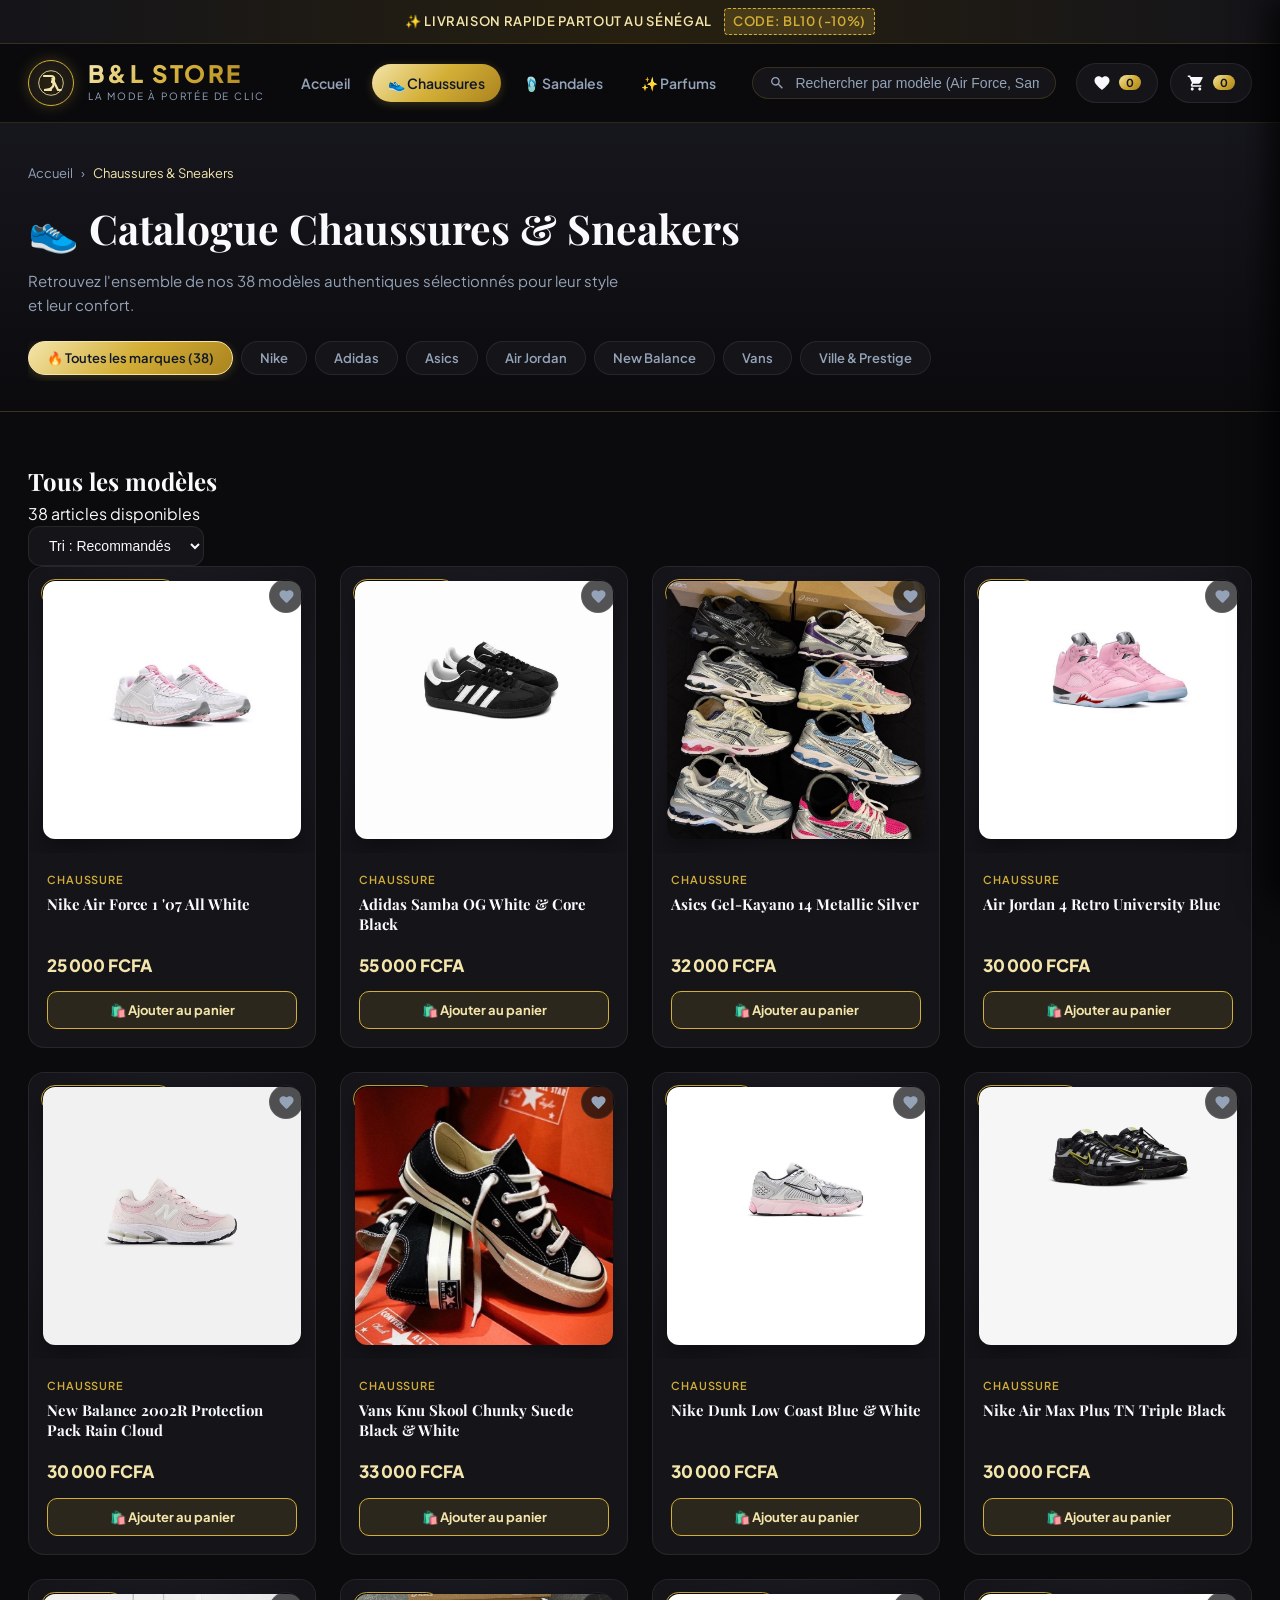
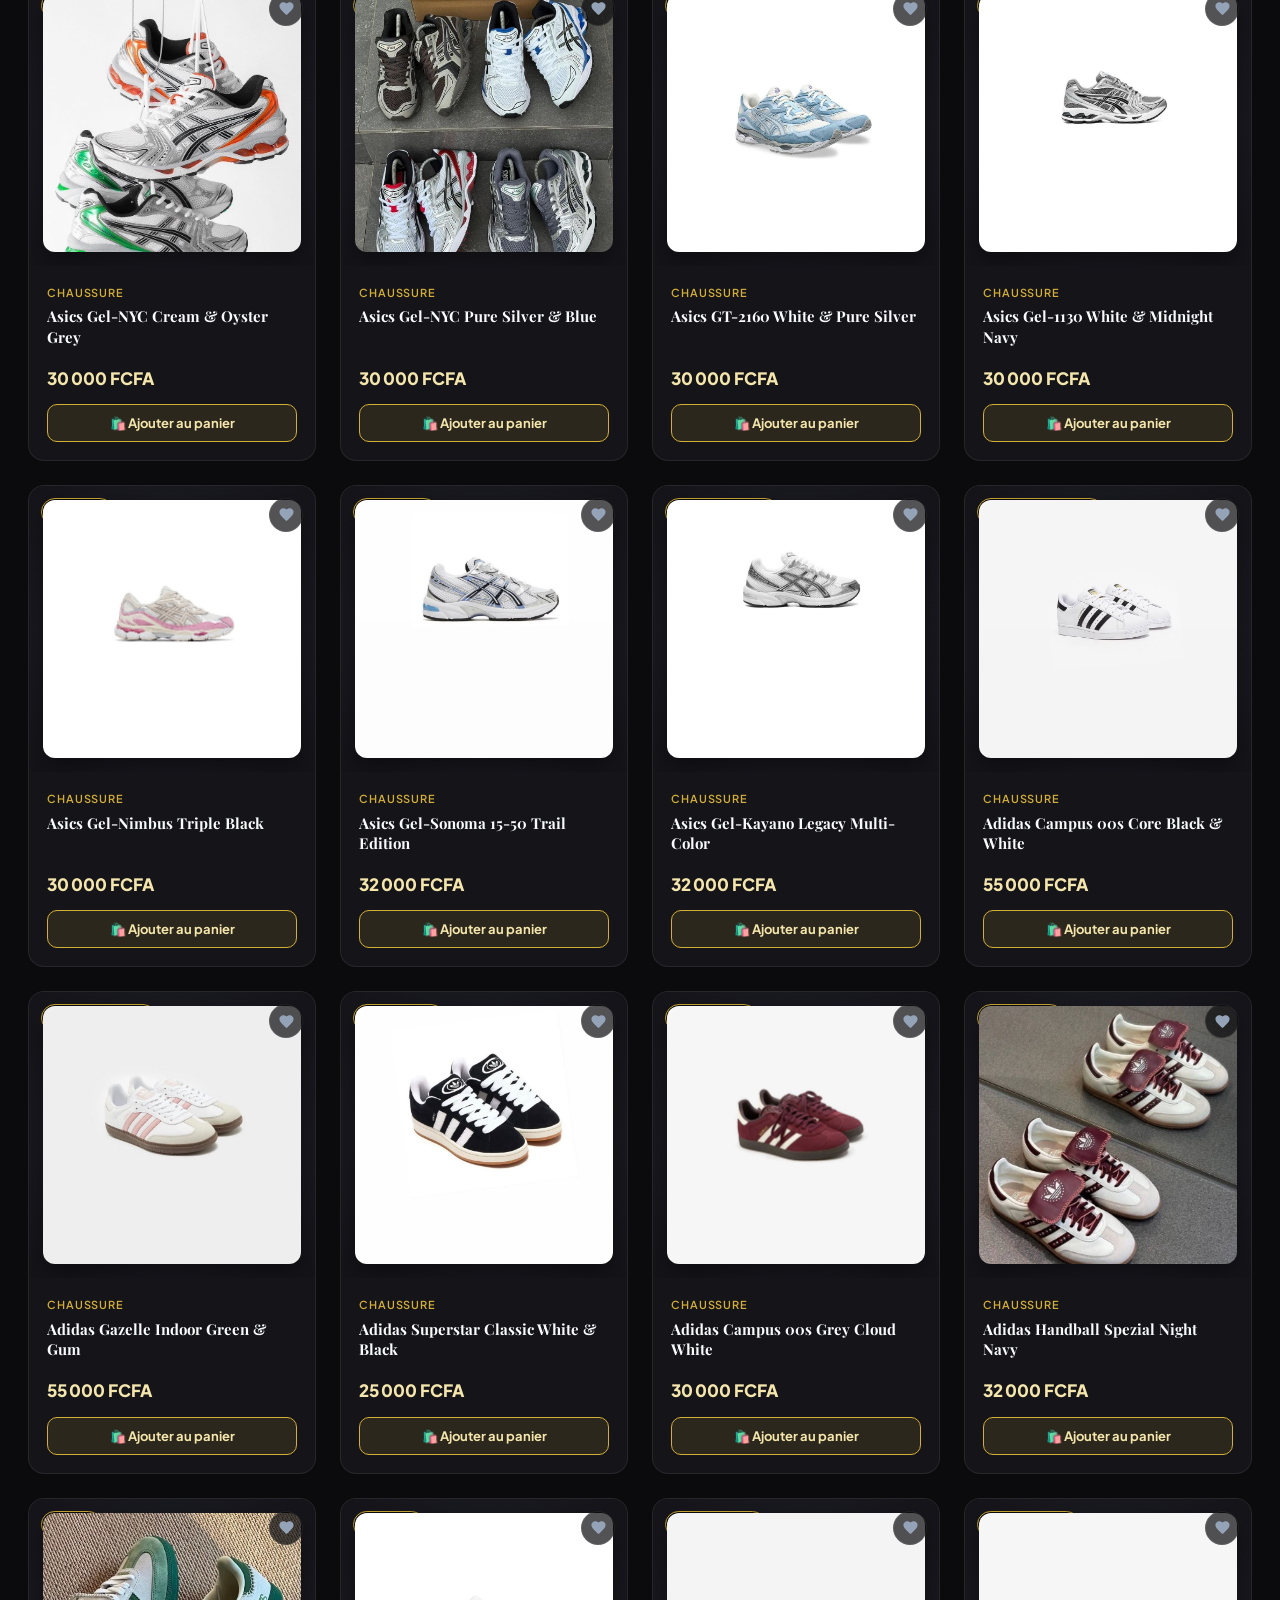
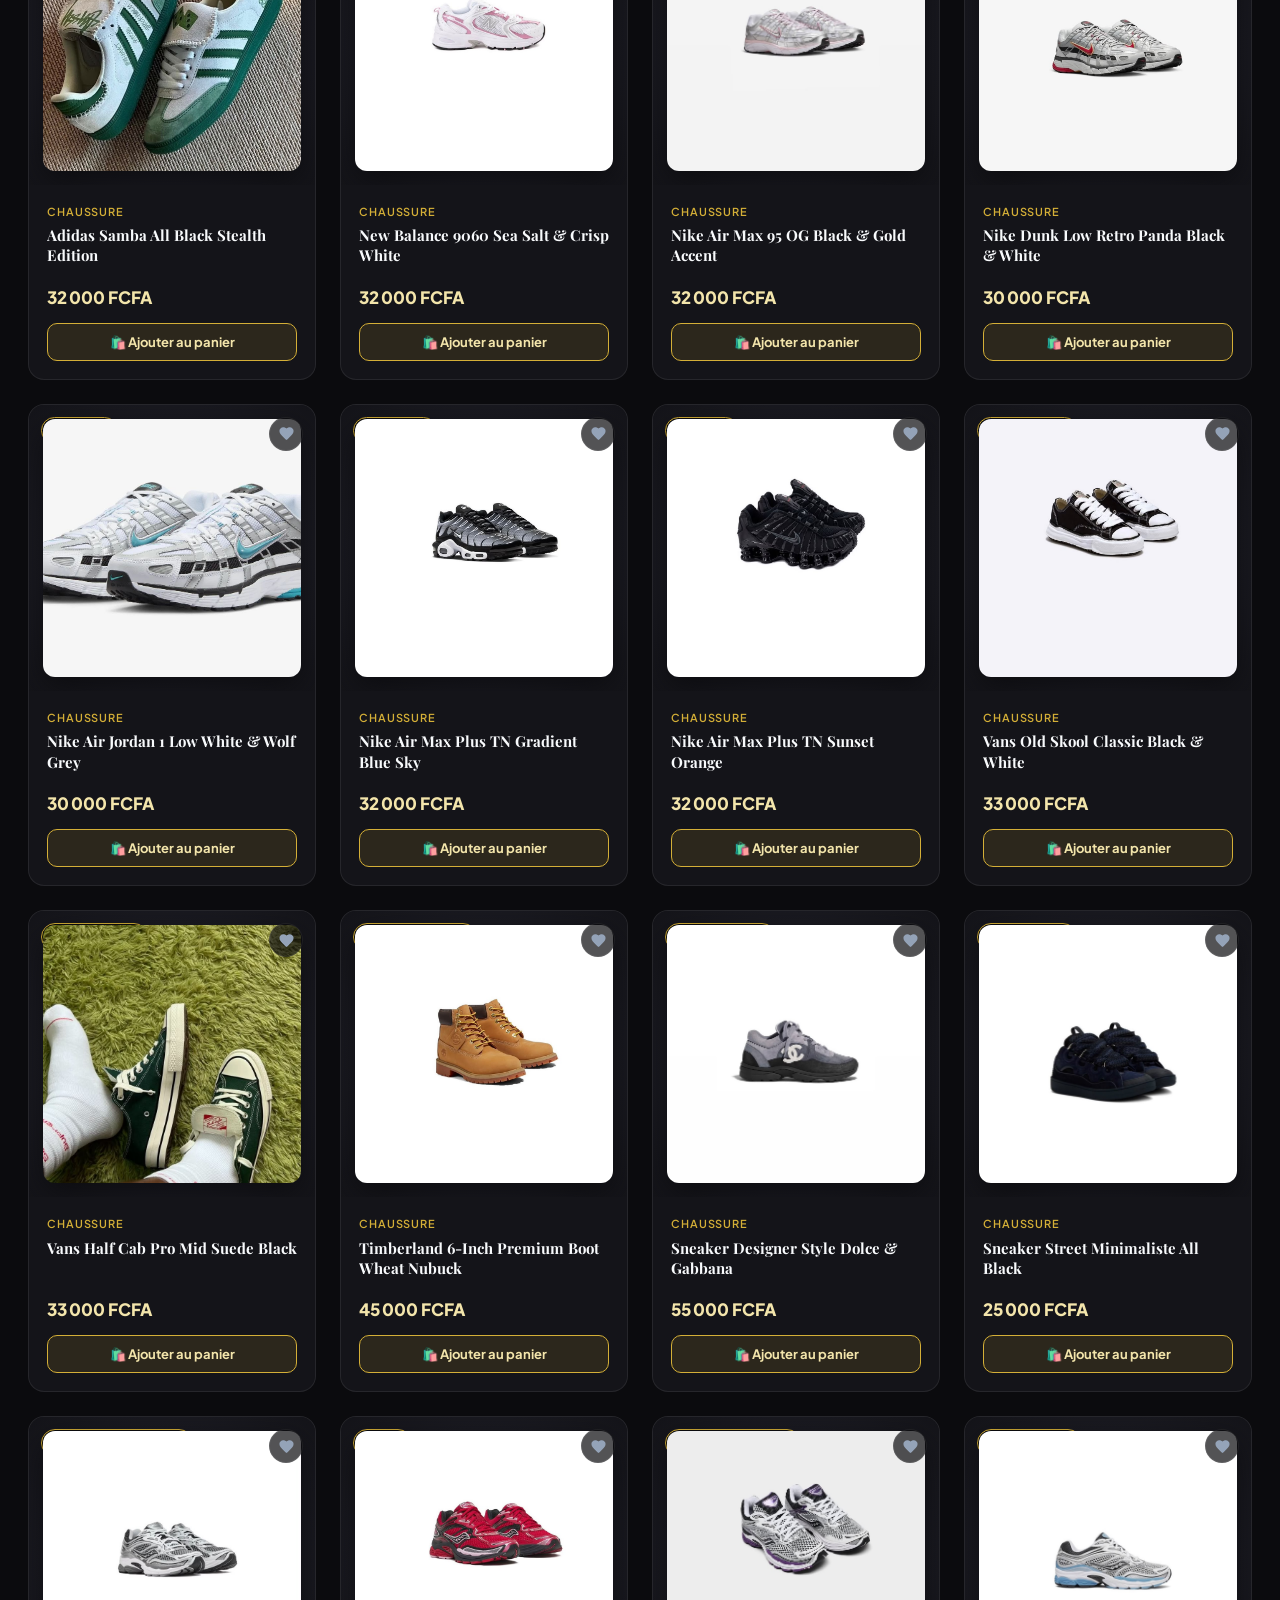
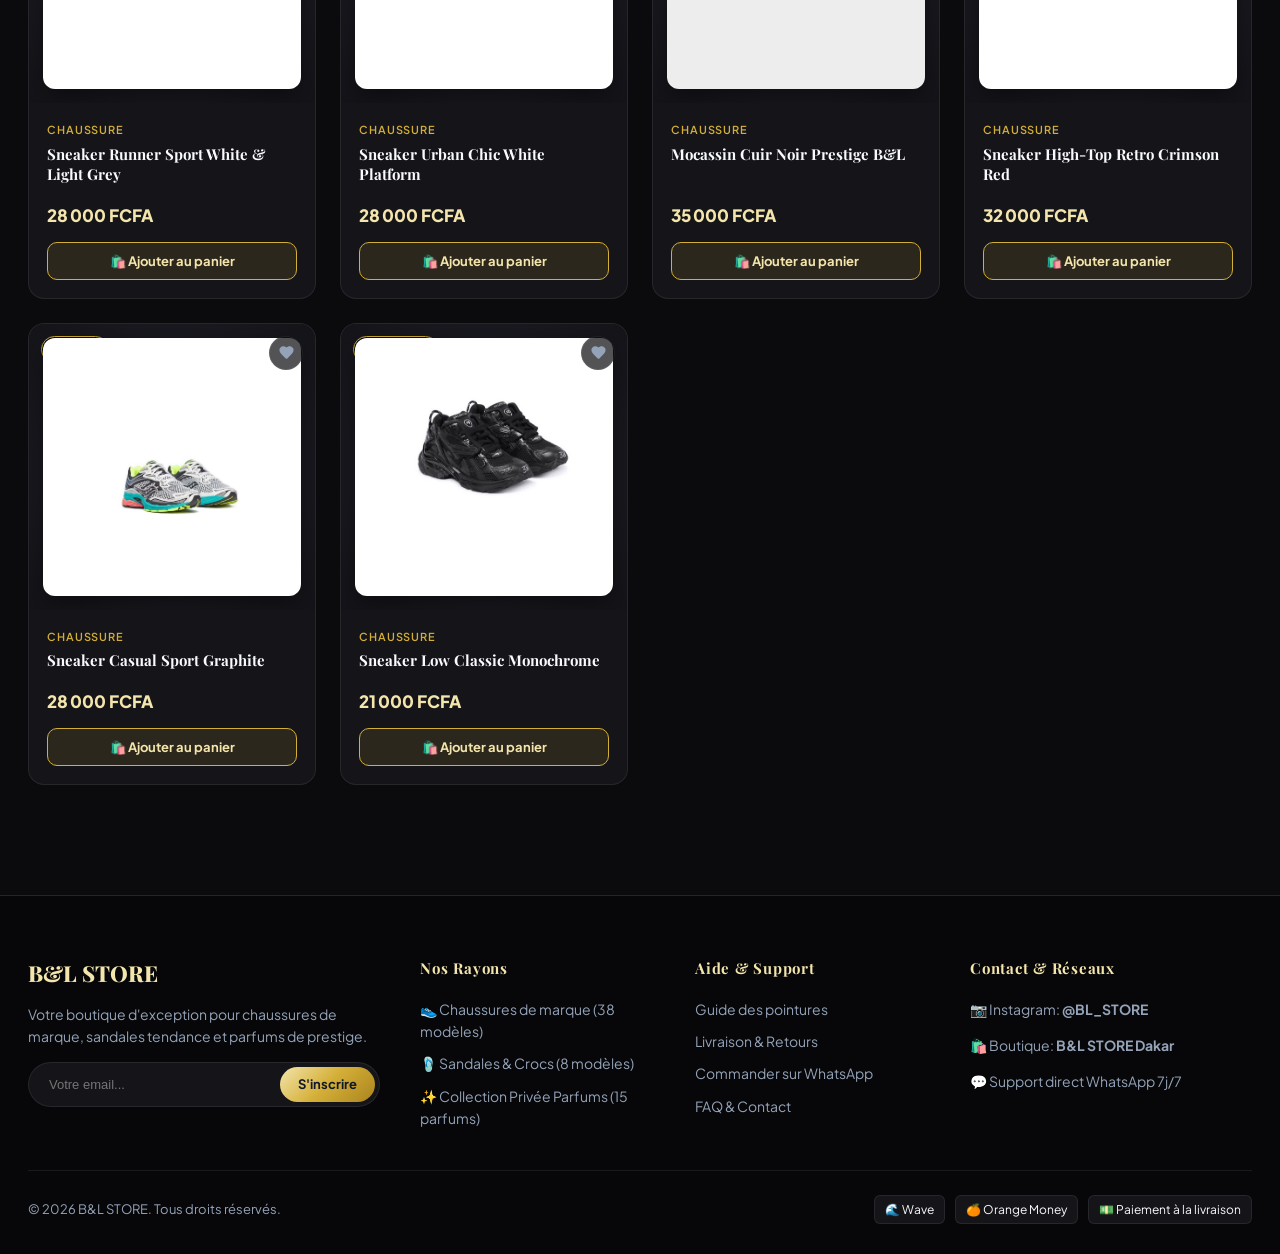
==== chaussures.html @ e1c29713 "premier commit du projet de vente en ligne" ====
<!DOCTYPE html>
<html lang="fr">

<head>
  <meta charset="UTF-8">
  <meta name="viewport" content="width=device-width, initial-scale=1.0">
  <title>Chaussures & Sneakers de Marque | B&L STORE Dakar</title>
  <meta name="description"
    content="Découvrez l'ensemble de notre catalogue de 38 modèles de chaussures : Nike, Adidas, Asics, Air Jordan, New Balance, Vans et modèles de prestige.">
  <link rel="preconnect" href="https://fonts.googleapis.com">
  <link rel="preconnect" href="https://fonts.gstatic.com" crossorigin>
  <link
    href="https://fonts.googleapis.com/css2?family=Plus+Jakarta+Sans:wght@300;400;500;600;700;800&family=Playfair+Display:ital,wght@0,600;0,700;1,400&display=swap"
    rel="stylesheet">
  <link rel="stylesheet" href="style.css">
</head>

<body>

  <!-- Announcement Bar -->
  <div class="top-bar">
    <span>✨ LIVRAISON RAPIDE PARTOUT AU SÉNÉGAL</span>
    <span class="code">CODE: BL10 (-10%)</span>
  </div>

  <!-- Header -->
  <header>
    <div class="header-container">
      <a href="site.html" class="brand-logo-link">
        <div class="brand-badge">
          <svg viewBox="0 0 100 100" fill="none" xmlns="http://www.w3.org/2000/svg">
            <path d="M25 25 H50 C65 25 65 45 50 45 C65 45 65 75 25 75 H50" stroke="url(#goldGrad)" stroke-width="8"
              stroke-linecap="round" fill="none" />
            <path d="M55 35 L75 75 H85" stroke="url(#goldGrad)" stroke-width="8" stroke-linecap="round" fill="none" />
            <circle cx="50" cy="50" r="44" stroke="url(#goldGrad)" stroke-width="3" fill="none" />
            <defs>
              <linearGradient id="goldGrad" x1="0" y1="0" x2="100" y2="100">
                <stop offset="0%" stop-color="#f3e5ab" />
                <stop offset="50%" stop-color="#d4af37" />
                <stop offset="100%" stop-color="#aa841e" />
              </linearGradient>
            </defs>
          </svg>
        </div>
        <div class="brand-text-block">
          <span class="brand-name">B&L STORE</span>
          <span class="brand-tagline">LA MODE À PORTÉE DE CLIC</span>
        </div>
      </a>

      <!-- Navigation Links -->
      <nav class="main-nav">
        <a href="site.html" class="nav-link">Accueil</a>
        <a href="chaussures.html" class="nav-link active">👟 Chaussures</a>
        <a href="sandales.html" class="nav-link">🩴 Sandales</a>
        <a href="parfums.html" class="nav-link">✨ Parfums</a>
      </nav>

      <!-- Search Bar -->
      <div class="header-search">
        <div class="search-input-wrapper">
          <svg viewBox="0 0 24 24">
            <path
              d="M15.5 14h-.79l-.28-.27C15.41 12.59 16 11.11 16 9.5 16 5.91 13.09 3 9.5 3S3 5.91 3 9.5 5.91 16 9.5 16c1.61 0 3.09-.59 4.23-1.57l.27.28v.79l5 4.99L20.49 19l-4.99-5zm-6 0C7.01 14 5 11.99 5 9.5S7.01 5 9.5 5 14 7.01 14 9.5 11.99 14 9.5 14z" />
          </svg>
          <input type="text" id="searchInput" placeholder="Rechercher par modèle (Air Force, Samba, Asics...)"
            oninput="handleSearch(this.value)">
          <button class="clear-search-btn" id="clearSearchBtn" onclick="clearSearch()">✕</button>
        </div>
      </div>

      <!-- Header Actions -->
      <div class="header-actions">
        <button class="action-btn" onclick="openWishlistDrawer()" title="Favoris">
          <svg viewBox="0 0 24 24">
            <path
              d="M12 21.35l-1.45-1.32C5.4 15.36 2 12.28 2 8.5 2 5.42 4.42 3 7.5 3c1.74 0 3.41.81 4.5 2.09C13.09 3.81 14.76 3 16.5 3 19.58 3 22 5.42 22 8.5c0 3.78-3.4 6.86-8.55 11.54L12 21.35z" />
          </svg>
          <span class="badge-count" id="wishlistCount">0</span>
        </button>
        <button class="action-btn" onclick="openCartDrawer()" title="Panier">
          <svg viewBox="0 0 24 24">
            <path
              d="M7 18c-1.1 0-1.99.9-1.99 2S5.9 22 7 22s2-.9 2-2-.9-2-2-2zM1 2v2h2l3.6 7.59-1.35 2.45c-.16.28-.25.61-.25.96 0 1.1.9 2 2 2h12v-2H7.42c-.14 0-.25-.11-.25-.25l.03-.12.9-1.63h7.45c.75 0 1.41-.41 1.75-1.03l3.58-6.49c.08-.14.12-.31.12-.48 0-.55-.45-1-1-1H5.21l-.94-2H1zm16 16c-1.1 0-1.99.9-1.99 2s.89 2 1.99 2 2-.9 2-2-.9-2-2-2z" />
          </svg>
          <span class="badge-count" id="cartCount">0</span>
        </button>
      </div>
    </div>
  </header>

  <!-- Page Hero Banner -->
  <div class="page-hero">
    <div class="page-hero-container">
      <div class="breadcrumb">
        <a href="site.html">Accueil</a>
        <span>›</span>
        <span style="color:var(--gold-light);">Chaussures & Sneakers</span>
      </div>
      <h1>👟 Catalogue Chaussures & Sneakers</h1>
      <p>Retrouvez l'ensemble de nos 38 modèles authentiques sélectionnés pour leur style et leur confort.</p>

      <!-- Brand Filter Pills -->
      <div class="filter-pills-bar">
        <button class="filter-pill active" onclick="filterBrand('all', this)">🔥 Toutes les marques (38)</button>
        <button class="filter-pill" onclick="filterBrand('nike', this)">Nike</button>
        <button class="filter-pill" onclick="filterBrand('adidas', this)">Adidas</button>
        <button class="filter-pill" onclick="filterBrand('asics', this)">Asics</button>
        <button class="filter-pill" onclick="filterBrand('jordan', this)">Air Jordan</button>
        <button class="filter-pill" onclick="filterBrand('newbalance', this)">New Balance</button>
        <button class="filter-pill" onclick="filterBrand('vans', this)">Vans</button>
        <button class="filter-pill" onclick="filterBrand('luxe', this)">Ville & Prestige</button>
      </div>
    </div>
  </div>

  <!-- Main Catalog Grid -->
  <main class="section-wrapper" style="border:none;">
    <div class="catalog-header">
      <div class="catalog-title-group">
        <h2 id="shoesCountTitle">Tous les modèles</h2>
        <p id="shoesCountSubtitle">38 articles disponibles</p>
      </div>
      <div class="catalog-controls">
        <select class="sort-select" onchange="handleSort(this.value)">
          <option value="default">Tri : Recommandés</option>
          <option value="price-asc">Prix : Croissant</option>
          <option value="price-desc">Prix : Décroissant</option>
          <option value="name">Nom (A-Z)</option>
        </select>
      </div>
    </div>

    <div class="products-grid" id="shoesGrid"></div>
  </main>

  <!-- Footer -->
  <footer>
    <div class="footer-grid">
      <div class="footer-col">
        <div
          style="font-family:var(--font-heading); font-size:22px; font-weight:800; color:var(--gold-light); margin-bottom:12px;">
          B&L STORE</div>
        <p>Votre boutique d'exception pour chaussures de marque, sandales tendance et parfums de prestige.</p>
        <div class="newsletter-form">
          <input type="email" placeholder="Votre email..." id="newsletterEmail">
          <button onclick="subscribeNewsletter()">S'inscrire</button>
        </div>
      </div>
      <div class="footer-col">
        <h5>Nos Rayons</h5>
        <ul>
          <li><a href="chaussures.html">👟 Chaussures de marque (38 modèles)</a></li>
          <li><a href="sandales.html">🩴 Sandales & Crocs (8 modèles)</a></li>
          <li><a href="parfums.html">✨ Collection Privée Parfums (15 parfums)</a></li>
        </ul>
      </div>
      <div class="footer-col">
        <h5>Aide & Support</h5>
        <ul>
          <li><a href="#">Guide des pointures</a></li>
          <li><a href="#">Livraison & Retours</a></li>
          <li><a href="https://wa.me/" target="_blank">Commander sur WhatsApp</a></li>
          <li><a href="#">FAQ & Contact</a></li>
        </ul>
      </div>
      <div class="footer-col">
        <h5>Contact & Réseaux</h5>
        <p>📷 Instagram: <strong>@BL_STORE</strong></p>
        <p>🛍️ Boutique: <strong>B&L STORE Dakar</strong></p>
        <p>💬 Support direct WhatsApp 7j/7</p>
      </div>
    </div>
    <div class="footer-bottom">
      <span>© 2026 B&L STORE. Tous droits réservés.</span>
      <div class="payment-tags">
        <span class="pay-tag">🌊 Wave</span>
        <span class="pay-tag">🍊 Orange Money</span>
        <span class="pay-tag">💵 Paiement à la livraison</span>
      </div>
    </div>
  </footer>

  <!-- Product Detail Modal -->
  <div class="modal-overlay" id="productModal">
    <div class="product-modal">
      <button class="modal-close-btn" onclick="closeProductModal()">✕</button>
      <div class="modal-img-col" id="modalImgCol"></div>
      <div class="modal-info-col">
        <span class="modal-cat-tag" id="modalCatTag">CHAUSSURES</span>
        <h3 class="modal-title" id="modalTitle">Titre du Produit</h3>
        <div class="modal-price" id="modalPrice">0 FCFA</div>

        <span class="option-label" id="modalOptionLabel">Sélectionnez la pointure</span>
        <div class="size-picker" id="modalSizePicker"></div>

        <span class="option-label">Quantité</span>
        <div class="qty-picker">
          <button class="qty-btn" onclick="changeQty(-1)">-</button>
          <span class="qty-val" id="modalQtyVal">1</span>
          <button class="qty-btn" onclick="changeQty(1)">+</button>
        </div>

        <div class="modal-cta-group">
          <button class="btn-gold" style="flex:1; justify-content:center;" onclick="addModalItemToCart()">Ajouter au panier</button>
        </div>
      </div>
    </div>
  </div>

  <!-- Cart Side Drawer -->
  <div class="drawer-panel" id="cartDrawer">
    <div class="drawer-header">
      <h3>Mon Panier (<span id="cartDrawerCount">0</span>)</h3>
      <button class="modal-close-btn" onclick="closeCartDrawer()">✕</button>
    </div>
    <div class="drawer-body" id="cartDrawerBody"></div>
    <div class="drawer-footer">
      <div class="coupon-box">
        <input type="text" id="couponInput" placeholder="Code promo (ex: BL10)">
        <button onclick="applyCoupon()">Appliquer</button>
      </div>
      <div class="summary-row">
        <span>Sous-total:</span>
        <span id="subtotalVal">0 FCFA</span>
      </div>
      <div class="summary-row" id="discountRow" style="display:none; color:var(--gold-light);">
        <span>Réduction (-10%):</span>
        <span id="discountVal">-0 FCFA</span>
      </div>
      <div class="summary-row total">
        <span>Total:</span>
        <span id="totalVal">0 FCFA</span>
      </div>
      <button class="btn-checkout" onclick="openCheckoutModal()">Passer la commande ➔</button>
    </div>
  </div>

  <!-- Checkout Form Modal -->
  <div class="modal-overlay" id="checkoutModal">
    <div class="checkout-modal">
      <div style="display:flex; justify-content:space-between; align-items:center; margin-bottom:20px;">
        <h3 style="color:var(--gold-light); font-size:22px;">Finaliser votre commande</h3>
        <button class="modal-close-btn" onclick="closeCheckoutModal()" style="position:static;">✕</button>
      </div>
      <form onsubmit="submitOrder(event)">
        <div class="form-group">
          <label>Nom complet *</label>
          <input type="text" required placeholder="Ex: Moussa Diop" id="custName">
        </div>
        <div class="form-group">
          <label>Numéro de Téléphone (WhatsApp) *</label>
          <input type="tel" required placeholder="Ex: +221 77 000 00 00" id="custPhone">
        </div>
        <div class="form-group">
          <label>Adresse de livraison complète *</label>
          <input type="text" required placeholder="Ex: Dakar, Sacré-Cœur 3, Immeuble A" id="custAddress">
        </div>
        <div class="form-group">
          <label>Moyen de Paiement *</label>
          <div class="payment-options">
            <div class="pay-option selected" onclick="selectPayment('wave', this)">🌊 Wave</div>
            <div class="pay-option" onclick="selectPayment('om', this)">🍊 Orange Money</div>
            <div class="pay-option" onclick="selectPayment('cod', this)">💵 À la livraison</div>
            <div class="pay-option" onclick="selectPayment('card', this)">💳 Carte Bancaire</div>
          </div>
        </div>
        <button type="submit" class="btn-checkout" style="margin-top:20px;">Confirmer la commande sur WhatsApp ➔</button>
      </form>
    </div>
  </div>

  <!-- Scripts -->
  <script src="products.js"></script>
  <script src="store.js"></script>
  <script>
    let currentBrand = 'all';
    let searchQuery = '';
    let currentSort = 'default';

    const shoesList = ALL_PRODUCTS.filter(p => p.cat === 'chaussures');

    function renderCurrentPageProducts() {
      const grid = document.getElementById('shoesGrid');
      let filtered = shoesList.filter(p => {
        const matchesBrand = (currentBrand === 'all') || (p.brand === currentBrand);
        const matchesSearch = p.name.toLowerCase().includes(searchQuery) || (p.tag && p.tag.toLowerCase().includes(searchQuery));
        return matchesBrand && matchesSearch;
      });

      // Tri
      if (currentSort === 'price-asc') filtered.sort((a, b) => a.price - b.price);
      else if (currentSort === 'price-desc') filtered.sort((a, b) => b.price - a.price);
      else if (currentSort === 'name') filtered.sort((a, b) => a.name.localeCompare(b.name));

      // Sous-titre
      const titleEl = document.getElementById('shoesCountTitle');
      const subtitleEl = document.getElementById('shoesCountSubtitle');
      if (titleEl && subtitleEl) {
        titleEl.textContent = currentBrand === 'all' ? 'Tous les modèles' : `Marque : ${currentBrand.toUpperCase()}`;
        subtitleEl.textContent = `${filtered.length} article${filtered.length > 1 ? 's' : ''} disponible${filtered.length > 1 ? 's' : ''}`;
      }

      if (filtered.length === 0) {
        grid.innerHTML = `
          <div class="no-products">
            <h3>Aucune chaussure trouvée</h3>
            <p>Essayez de modifier votre filtre ou votre recherche.</p>
          </div>`;
        return;
      }

      grid.innerHTML = filtered.map(p => renderProductCardHTML(p)).join('');
    }

    function filterBrand(brand, el) {
      currentBrand = brand;
      document.querySelectorAll('.filter-pills-bar .filter-pill').forEach(b => b.classList.remove('active'));
      if (el) el.classList.add('active');
      renderCurrentPageProducts();
    }

    function handleSearch(val) {
      searchQuery = val.trim().toLowerCase();
      const clearBtn = document.getElementById('clearSearchBtn');
      if (clearBtn) clearBtn.classList.toggle('active', searchQuery.length > 0);
      renderCurrentPageProducts();
    }

    function clearSearch() {
      const input = document.getElementById('searchInput');
      if (input) input.value = '';
      searchQuery = '';
      const clearBtn = document.getElementById('clearSearchBtn');
      if (clearBtn) clearBtn.classList.remove('active');
      renderCurrentPageProducts();
    }

    function handleSort(val) {
      currentSort = val;
      renderCurrentPageProducts();
    }

    document.addEventListener('DOMContentLoaded', () => {
      renderCurrentPageProducts();
    });
  </script>
</body>

</html>
---- style.css ----
:root {
  --bg-dark: #0b0b0e;
  --bg-card: #141419;
  --bg-card-hover: #1c1c24;
  --bg-elevated: #22222d;
  --gold: #d4af37;
  --gold-light: #f3e5ab;
  --gold-dark: #aa841e;
  --gold-gradient: linear-gradient(135deg, #f3e5ab 0%, #d4af37 50%, #aa841e 100%);
  --gold-glow: rgba(212, 175, 55, 0.25);
  --text-main: #f8fafc;
  --text-muted: #94a3b8;
  --text-dark: #0f172a;
  --border-color: rgba(212, 175, 55, 0.18);
  --border-subtle: rgba(255, 255, 255, 0.08);
  --accent-red: #ef4444;
  --accent-green: #10b981;
  --font-heading: 'Playfair Display', Georgia, serif;
  --font-sans: 'Plus Jakarta Sans', system-ui, -apple-system, sans-serif;
  --shadow-card: 0 10px 30px -10px rgba(0, 0, 0, 0.8), 0 0 15px rgba(212, 175, 55, 0.05);
  --shadow-modal: 0 25px 50px -12px rgba(0, 0, 0, 0.9), 0 0 30px rgba(212, 175, 55, 0.15);
}

* {
  box-sizing: border-box;
  margin: 0;
  padding: 0;
}

html {
  scroll-behavior: smooth;
}

body {
  background-color: var(--bg-dark);
  color: var(--text-main);
  font-family: var(--font-sans);
  line-height: 1.6;
  overflow-x: hidden;
}

/* Typography */
h1, h2, h3, h4, h5, .brand-title {
  font-family: var(--font-heading);
  font-weight: 700;
}

a {
  color: inherit;
  text-decoration: none;
}

button {
  font-family: inherit;
  cursor: pointer;
  border: none;
  outline: none;
  background: none;
}

/* Announcement Bar */
.top-bar {
  background: linear-gradient(90deg, #141419, #272010, #141419);
  border-bottom: 1px solid var(--border-color);
  color: var(--gold-light);
  font-size: 13px;
  font-weight: 600;
  text-align: center;
  padding: 8px 16px;
  letter-spacing: 0.05em;
  display: flex;
  align-items: center;
  justify-content: center;
  gap: 12px;
}

.top-bar span.code {
  background: rgba(212, 175, 55, 0.2);
  border: 1px dashed var(--gold);
  padding: 2px 8px;
  border-radius: 4px;
  color: var(--gold);
}

/* Header */
header {
  position: sticky;
  top: 0;
  z-index: 50;
  background: rgba(11, 11, 14, 0.94);
  backdrop-filter: blur(16px);
  border-bottom: 1px solid var(--border-color);
}

.header-container {
  max-width: 1400px;
  margin: 0 auto;
  padding: 16px 28px;
  display: flex;
  align-items: center;
  justify-content: space-between;
  gap: 20px;
}

/* Brand Logo */
.brand-logo-link {
  display: flex;
  align-items: center;
  gap: 14px;
  text-decoration: none;
}

.brand-badge {
  width: 46px;
  height: 46px;
  border-radius: 50%;
  background: radial-gradient(circle, #2a2210 0%, #141419 100%);
  border: 1.5px solid var(--gold);
  display: flex;
  align-items: center;
  justify-content: center;
  box-shadow: 0 0 15px var(--gold-glow);
}

.brand-badge svg {
  width: 28px;
  height: 28px;
}

.brand-text-block {
  display: flex;
  flex-direction: column;
}

.brand-name {
  font-size: 24px;
  font-weight: 800;
  letter-spacing: 0.1em;
  background: var(--gold-gradient);
  -webkit-background-clip: text;
  -webkit-text-fill-color: transparent;
  line-height: 1;
}

.brand-tagline {
  font-size: 10px;
  letter-spacing: 0.18em;
  color: var(--text-muted);
  text-transform: uppercase;
  margin-top: 3px;
}

/* Navigation Links */
.main-nav {
  display: flex;
  align-items: center;
  gap: 6px;
}

.nav-link {
  color: var(--text-muted);
  font-size: 14px;
  font-weight: 600;
  padding: 8px 16px;
  border-radius: 20px;
  transition: all 0.25s ease;
  display: inline-flex;
  align-items: center;
  gap: 6px;
}

.nav-link:hover {
  color: var(--text-main);
  background: rgba(255, 255, 255, 0.05);
}

.nav-link.active {
  color: var(--text-dark);
  background: var(--gold-gradient);
  box-shadow: 0 2px 10px var(--gold-glow);
}

/* Search Bar */
.header-search {
  flex: 1;
  max-width: 380px;
  position: relative;
}

.search-input-wrapper {
  display: flex;
  align-items: center;
  background: var(--bg-card);
  border: 1px solid var(--border-color);
  border-radius: 30px;
  padding: 6px 16px;
  transition: all 0.3s ease;
}

.search-input-wrapper:focus-within {
  border-color: var(--gold);
  box-shadow: 0 0 12px var(--gold-glow);
  background: var(--bg-card-hover);
}

.search-input-wrapper svg {
  width: 18px;
  height: 18px;
  fill: var(--text-muted);
  margin-right: 10px;
}

.search-input-wrapper input {
  width: 100%;
  background: none;
  border: none;
  color: var(--text-main);
  font-size: 14px;
  outline: none;
}

.search-input-wrapper input::placeholder {
  color: var(--text-muted);
}

.clear-search-btn {
  color: var(--text-muted);
  font-size: 14px;
  padding: 2px 6px;
  display: none;
}

.clear-search-btn.active {
  display: block;
}

/* Header Actions */
.header-actions {
  display: flex;
  align-items: center;
  gap: 12px;
}

.action-btn {
  position: relative;
  display: flex;
  align-items: center;
  gap: 8px;
  background: var(--bg-card);
  border: 1px solid var(--border-subtle);
  color: var(--text-main);
  padding: 10px 16px;
  border-radius: 24px;
  font-size: 14px;
  font-weight: 500;
  transition: all 0.25s ease;
}

.action-btn:hover {
  border-color: var(--gold);
  color: var(--gold-light);
  transform: translateY(-1px);
}

.action-btn svg {
  width: 18px;
  height: 18px;
  fill: currentColor;
}

.badge-count {
  background: var(--gold-gradient);
  color: var(--text-dark);
  font-weight: 700;
  font-size: 11px;
  padding: 2px 7px;
  border-radius: 10px;
  line-height: 1;
}

/* Hero Section */
.hero-section {
  position: relative;
  padding: 60px 28px 50px;
  background: radial-gradient(circle at 70% 30%, rgba(212, 175, 55, 0.15) 0%, rgba(11, 11, 14, 1) 70%);
  border-bottom: 1px solid var(--border-color);
  overflow: hidden;
}

.hero-content {
  max-width: 1400px;
  margin: 0 auto;
  display: grid;
  grid-template-columns: 1.1fr 0.9fr;
  gap: 40px;
  align-items: center;
}

.hero-tag {
  display: inline-flex;
  align-items: center;
  gap: 8px;
  background: rgba(212, 175, 55, 0.12);
  border: 1px solid var(--gold);
  color: var(--gold-light);
  padding: 6px 14px;
  border-radius: 20px;
  font-size: 12px;
  font-weight: 700;
  letter-spacing: 0.1em;
  text-transform: uppercase;
  margin-bottom: 20px;
}

.hero-text h1 {
  font-size: clamp(34px, 4.2vw, 56px);
  line-height: 1.15;
  margin-bottom: 18px;
}

.hero-text h1 span {
  background: var(--gold-gradient);
  -webkit-background-clip: text;
  -webkit-text-fill-color: transparent;
}

.hero-text p {
  font-size: 17px;
  color: var(--text-muted);
  max-width: 540px;
  margin-bottom: 30px;
}

.hero-ctas {
  display: flex;
  flex-wrap: wrap;
  gap: 14px;
}

.btn-gold {
  background: var(--gold-gradient);
  color: var(--text-dark);
  font-weight: 700;
  padding: 14px 30px;
  border-radius: 30px;
  font-size: 15px;
  box-shadow: 0 6px 20px var(--gold-glow);
  transition: all 0.3s ease;
  display: inline-flex;
  align-items: center;
  gap: 10px;
}

.btn-gold:hover {
  transform: translateY(-2px);
  box-shadow: 0 10px 25px rgba(212, 175, 55, 0.4);
}

.btn-outline {
  border: 1px solid var(--gold);
  color: var(--gold-light);
  padding: 14px 26px;
  border-radius: 30px;
  font-size: 15px;
  font-weight: 600;
  transition: all 0.3s ease;
  display: inline-flex;
  align-items: center;
  gap: 8px;
}

.btn-outline:hover {
  background: rgba(212, 175, 55, 0.12);
  border-color: var(--gold-light);
}

.hero-visual {
  display: flex;
  justify-content: center;
  align-items: center;
}

.hero-logo-frame {
  width: 300px;
  height: 300px;
  border-radius: 50%;
  background: radial-gradient(circle, #231c0e 0%, #141419 80%);
  border: 2px solid var(--gold);
  box-shadow: 0 0 50px rgba(212, 175, 55, 0.25);
  display: flex;
  flex-direction: column;
  align-items: center;
  justify-content: center;
  animation: floatFrame 6s ease-in-out infinite;
}

@keyframes floatFrame {
  0%, 100% { transform: translateY(0); }
  50% { transform: translateY(-10px); }
}

/* Page Hero Banner (for category pages) */
.page-hero {
  padding: 40px 28px 30px;
  background: linear-gradient(180deg, #16161d 0%, var(--bg-dark) 100%);
  border-bottom: 1px solid var(--border-color);
}

.page-hero-container {
  max-width: 1400px;
  margin: 0 auto;
}

.breadcrumb {
  display: flex;
  align-items: center;
  gap: 8px;
  font-size: 13px;
  color: var(--text-muted);
  margin-bottom: 12px;
}

.breadcrumb a:hover {
  color: var(--gold);
}

.page-hero h1 {
  font-size: clamp(28px, 3.2vw, 42px);
  color: var(--text-main);
  margin-bottom: 8px;
}

.page-hero p {
  color: var(--text-muted);
  font-size: 15px;
  max-width: 600px;
}

/* Filter Pills Bar */
.filter-pills-bar {
  max-width: 1400px;
  margin: 24px auto 0;
  display: flex;
  gap: 8px;
  overflow-x: auto;
  scrollbar-width: none;
  padding-bottom: 6px;
}

.filter-pills-bar::-webkit-scrollbar {
  display: none;
}

.filter-pill {
  padding: 8px 18px;
  border-radius: 20px;
  font-size: 13px;
  font-weight: 600;
  color: var(--text-muted);
  background: var(--bg-card);
  border: 1px solid var(--border-subtle);
  white-space: nowrap;
  transition: all 0.25s ease;
}

.filter-pill:hover {
  color: var(--text-main);
  border-color: var(--border-color);
}

.filter-pill.active {
  color: var(--text-dark);
  background: var(--gold-gradient);
  border-color: var(--gold-light);
  box-shadow: 0 2px 10px var(--gold-glow);
}

/* Trust Badges Bar */
.trust-bar {
  background: var(--bg-card);
  border-bottom: 1px solid var(--border-color);
  padding: 26px 28px;
}

.trust-container {
  max-width: 1400px;
  margin: 0 auto;
  display: grid;
  grid-template-columns: repeat(4, 1fr);
  gap: 20px;
}

.trust-card {
  display: flex;
  align-items: center;
  gap: 16px;
  padding: 14px;
  background: rgba(255, 255, 255, 0.02);
  border: 1px solid var(--border-subtle);
  border-radius: 14px;
  transition: all 0.3s ease;
}

.trust-card:hover {
  border-color: var(--border-color);
  background: rgba(212, 175, 55, 0.04);
  transform: translateY(-2px);
}

.trust-icon {
  width: 44px;
  height: 44px;
  border-radius: 12px;
  background: rgba(212, 175, 55, 0.12);
  border: 1px solid var(--gold);
  display: flex;
  align-items: center;
  justify-content: center;
  color: var(--gold);
  font-size: 20px;
  flex-shrink: 0;
}

.trust-info h4 {
  font-size: 13px;
  font-weight: 700;
  letter-spacing: 0.06em;
  text-transform: uppercase;
  color: var(--text-main);
}

.trust-info p {
  font-size: 12px;
  color: var(--text-muted);
}

/* Section Container */
.section-wrapper {
  max-width: 1400px;
  margin: 0 auto;
  padding: 50px 28px;
  border-bottom: 1px solid var(--border-subtle);
}

.section-head-wrap {
  display: flex;
  align-items: flex-end;
  justify-content: space-between;
  margin-bottom: 28px;
  flex-wrap: wrap;
  gap: 16px;
}

.section-head-info h2 {
  font-size: 30px;
  color: var(--text-main);
}

.section-head-info p {
  color: var(--text-muted);
  font-size: 14px;
  margin-top: 4px;
}

.btn-view-all {
  display: inline-flex;
  align-items: center;
  gap: 8px;
  padding: 10px 20px;
  border-radius: 24px;
  background: rgba(212, 175, 55, 0.12);
  border: 1px solid var(--gold);
  color: var(--gold-light);
  font-weight: 700;
  font-size: 13px;
  letter-spacing: 0.03em;
  transition: all 0.3s ease;
}

.btn-view-all:hover {
  background: var(--gold-gradient);
  color: var(--text-dark);
  box-shadow: 0 4px 15px var(--gold-glow);
  transform: translateX(3px);
}

/* Catalog Controls (for category pages) */
.catalog-controls {
  display: flex;
  align-items: center;
  gap: 14px;
  flex-wrap: wrap;
}

.sort-select {
  background: var(--bg-card);
  border: 1px solid var(--border-subtle);
  color: var(--text-main);
  padding: 10px 16px;
  border-radius: 12px;
  font-size: 14px;
  outline: none;
  cursor: pointer;
}

.sort-select:focus {
  border-color: var(--gold);
}

/* Products Grid */
.products-grid {
  display: grid;
  grid-template-columns: repeat(4, 1fr);
  gap: 24px;
}

.product-card {
  background: var(--bg-card);
  border: 1px solid var(--border-subtle);
  border-radius: 16px;
  overflow: hidden;
  display: flex;
  flex-direction: column;
  transition: all 0.35s cubic-bezier(0.4, 0, 0.2, 1);
  position: relative;
  cursor: pointer;
}

.product-card:hover {
  border-color: var(--gold);
  transform: translateY(-6px);
  box-shadow: var(--shadow-card);
}

.card-img-wrapper {
  position: relative;
  width: 100%;
  aspect-ratio: 1;
  background: radial-gradient(circle, #252530 0%, #141419 100%);
  display: flex;
  align-items: center;
  justify-content: center;
  padding: 14px;
  overflow: hidden;
}

.card-img-wrapper img {
  width: 100%;
  height: 100%;
  object-fit: cover;
  border-radius: 12px;
  filter: drop-shadow(0 10px 15px rgba(0, 0, 0, 0.5));
  transition: transform 0.4s ease;
}

.product-card:hover .card-img-wrapper img {
  transform: scale(1.06);
}

.badge-tag {
  position: absolute;
  top: 12px;
  left: 12px;
  background: rgba(11, 11, 14, 0.85);
  border: 1px solid var(--gold);
  color: var(--gold-light);
  font-size: 11px;
  font-weight: 700;
  padding: 4px 10px;
  border-radius: 20px;
  letter-spacing: 0.05em;
  text-transform: uppercase;
}

.wishlist-btn {
  position: absolute;
  top: 12px;
  right: 12px;
  width: 34px;
  height: 34px;
  border-radius: 50%;
  background: rgba(11, 11, 14, 0.7);
  border: 1px solid var(--border-subtle);
  color: var(--text-muted);
  display: flex;
  align-items: center;
  justify-content: center;
  transition: all 0.25s ease;
  z-index: 2;
}

.wishlist-btn:hover,
.wishlist-btn.active {
  background: rgba(239, 68, 68, 0.2);
  border-color: var(--accent-red);
  color: var(--accent-red);
}

.wishlist-btn svg {
  width: 17px;
  height: 17px;
  fill: currentColor;
}

.card-body {
  padding: 18px;
  display: flex;
  flex-direction: column;
  flex: 1;
}

.card-category {
  font-size: 11px;
  color: var(--gold);
  font-weight: 600;
  text-transform: uppercase;
  letter-spacing: 0.08em;
  margin-bottom: 5px;
}

.card-title {
  font-size: 15px;
  font-weight: 700;
  color: var(--text-main);
  margin-bottom: 8px;
  line-height: 1.35;
  display: -webkit-box;
  -webkit-line-clamp: 2;
  -webkit-box-orient: vertical;
  overflow: hidden;
}

.card-price-row {
  display: flex;
  align-items: center;
  justify-content: space-between;
  margin-top: auto;
  padding-top: 10px;
}

.card-price {
  font-size: 17px;
  font-weight: 800;
  color: var(--gold-light);
}

.card-actions {
  margin-top: 12px;
  display: flex;
  gap: 10px;
}

.btn-add-cart {
  flex: 1;
  background: rgba(212, 175, 55, 0.12);
  border: 1px solid var(--gold);
  color: var(--gold-light);
  font-weight: 700;
  padding: 10px;
  border-radius: 10px;
  font-size: 13px;
  transition: all 0.25s ease;
  display: flex;
  align-items: center;
  justify-content: center;
  gap: 8px;
}

.btn-add-cart:hover {
  background: var(--gold-gradient);
  color: var(--text-dark);
  box-shadow: 0 4px 15px var(--gold-glow);
}

/* Empty State */
.no-products {
  grid-column: 1 / -1;
  text-align: center;
  padding: 60px 20px;
  color: var(--text-muted);
}

.no-products h3 {
  font-size: 22px;
  color: var(--text-main);
  margin-bottom: 8px;
}

/* Footer */
footer {
  background: #070709;
  border-top: 1px solid var(--border-color);
  padding: 60px 28px 30px;
  margin-top: 60px;
}

.footer-grid {
  max-width: 1400px;
  margin: 0 auto;
  display: grid;
  grid-template-columns: 1.5fr 1fr 1fr 1.2fr;
  gap: 40px;
  padding-bottom: 40px;
  border-bottom: 1px solid var(--border-subtle);
}

.footer-col h5 {
  color: var(--gold-light);
  font-size: 15px;
  font-weight: 700;
  margin-bottom: 18px;
  letter-spacing: 0.05em;
}

.footer-col p {
  font-size: 14px;
  color: var(--text-muted);
  margin-bottom: 14px;
}

.footer-col ul {
  list-style: none;
  display: flex;
  flex-direction: column;
  gap: 10px;
  font-size: 14px;
}

.footer-col a {
  color: var(--text-muted);
  transition: color 0.2s;
}

.footer-col a:hover {
  color: var(--gold);
}

.newsletter-form {
  display: flex;
  margin-top: 12px;
  background: var(--bg-card);
  border: 1px solid var(--border-subtle);
  border-radius: 24px;
  padding: 4px;
}

.newsletter-form input {
  background: none;
  border: none;
  color: var(--text-main);
  padding: 10px 16px;
  font-size: 13px;
  flex: 1;
  outline: none;
}

.newsletter-form button {
  background: var(--gold-gradient);
  color: var(--text-dark);
  font-weight: 700;
  padding: 8px 18px;
  border-radius: 20px;
  font-size: 13px;
}

.footer-bottom {
  max-width: 1400px;
  margin: 24px auto 0;
  display: flex;
  align-items: center;
  justify-content: space-between;
  flex-wrap: wrap;
  gap: 16px;
  font-size: 13px;
  color: var(--text-muted);
}

.payment-tags {
  display: flex;
  gap: 10px;
}

.pay-tag {
  background: var(--bg-card);
  border: 1px solid var(--border-subtle);
  padding: 4px 10px;
  border-radius: 6px;
  font-size: 12px;
  color: var(--text-main);
}

/* Modals Base */
.modal-overlay {
  position: fixed;
  inset: 0;
  background: rgba(0, 0, 0, 0.85);
  backdrop-filter: blur(8px);
  display: none;
  align-items: center;
  justify-content: center;
  z-index: 100;
  padding: 20px;
  opacity: 0;
  transition: opacity 0.3s ease;
}

.modal-overlay.active {
  display: flex;
  opacity: 1;
}

/* Product Details Modal */
.product-modal {
  background: var(--bg-card);
  border: 1px solid var(--border-color);
  border-radius: 20px;
  width: min(960px, 100%);
  max-height: 90vh;
  overflow-y: auto;
  box-shadow: var(--shadow-modal);
  display: grid;
  grid-template-columns: 1fr 1fr;
  position: relative;
}

.modal-close-btn {
  position: absolute;
  top: 16px;
  right: 16px;
  width: 36px;
  height: 36px;
  border-radius: 50%;
  background: rgba(255, 255, 255, 0.08);
  color: var(--text-main);
  display: flex;
  align-items: center;
  justify-content: center;
  font-size: 18px;
  transition: all 0.2s;
  z-index: 10;
}

.modal-close-btn:hover {
  background: var(--accent-red);
  color: #fff;
}

.modal-img-col {
  background: radial-gradient(circle, #252530 0%, #141419 100%);
  display: flex;
  align-items: center;
  justify-content: center;
  padding: 30px;
  border-right: 1px solid var(--border-subtle);
  overflow: hidden;
}

.modal-img-col img {
  max-width: 90%;
  max-height: 380px;
  object-fit: contain;
  border-radius: 14px;
  filter: drop-shadow(0 15px 25px rgba(0, 0, 0, 0.6));
}

.modal-info-col {
  padding: 36px 32px;
  display: flex;
  flex-direction: column;
}

.modal-cat-tag {
  font-size: 12px;
  color: var(--gold);
  font-weight: 700;
  text-transform: uppercase;
  margin-bottom: 6px;
}

.modal-title {
  font-size: 24px;
  margin-bottom: 10px;
  line-height: 1.3;
}

.modal-price {
  font-size: 24px;
  font-weight: 800;
  color: var(--gold-light);
  margin-bottom: 20px;
}

.option-label {
  font-size: 13px;
  font-weight: 700;
  color: var(--text-muted);
  text-transform: uppercase;
  margin-bottom: 10px;
  display: block;
}

.size-picker {
  display: flex;
  flex-wrap: wrap;
  gap: 8px;
  margin-bottom: 24px;
}

.size-btn {
  padding: 8px 16px;
  border-radius: 8px;
  border: 1px solid var(--border-subtle);
  background: var(--bg-elevated);
  color: var(--text-main);
  font-size: 14px;
  font-weight: 600;
  transition: all 0.2s;
}

.size-btn:hover {
  border-color: var(--gold);
}

.size-btn.active {
  background: var(--gold-gradient);
  color: var(--text-dark);
  border-color: var(--gold-light);
  font-weight: 700;
}

.qty-picker {
  display: inline-flex;
  align-items: center;
  border: 1px solid var(--border-subtle);
  border-radius: 10px;
  background: var(--bg-elevated);
  margin-bottom: 24px;
}

.qty-btn {
  width: 36px;
  height: 36px;
  color: var(--text-main);
  font-size: 18px;
  font-weight: 700;
}

.qty-val {
  width: 40px;
  text-align: center;
  font-weight: 700;
  font-size: 15px;
}

.modal-cta-group {
  display: flex;
  gap: 12px;
  margin-top: auto;
}

/* Drawer (Cart) */
.drawer-panel {
  position: fixed;
  top: 0;
  right: 0;
  bottom: 0;
  width: min(440px, 100%);
  background: var(--bg-card);
  border-left: 1px solid var(--border-color);
  box-shadow: -10px 0 30px rgba(0, 0, 0, 0.8);
  z-index: 110;
  display: flex;
  flex-direction: column;
  transform: translateX(100%);
  transition: transform 0.35s cubic-bezier(0.4, 0, 0.2, 1);
}

.drawer-panel.active {
  transform: translateX(0);
}

.drawer-header {
  padding: 20px 24px;
  border-bottom: 1px solid var(--border-subtle);
  display: flex;
  align-items: center;
  justify-content: space-between;
}

.drawer-header h3 {
  font-size: 20px;
  color: var(--gold-light);
}

.drawer-body {
  flex: 1;
  overflow-y: auto;
  padding: 20px 24px;
  display: flex;
  flex-direction: column;
  gap: 16px;
}

.cart-item {
  display: flex;
  gap: 14px;
  background: var(--bg-elevated);
  border: 1px solid var(--border-subtle);
  border-radius: 12px;
  padding: 12px;
  align-items: center;
}

.cart-item-img {
  width: 64px;
  height: 64px;
  background: radial-gradient(circle, #252530 0%, #141419 100%);
  border-radius: 8px;
  display: flex;
  align-items: center;
  justify-content: center;
  flex-shrink: 0;
  overflow: hidden;
}

.cart-item-img img {
  width: 100%;
  height: 100%;
  object-fit: cover;
  border-radius: 8px;
}

.cart-item-details {
  flex: 1;
}

.cart-item-title {
  font-size: 14px;
  font-weight: 700;
  margin-bottom: 4px;
}

.cart-item-meta {
  font-size: 12px;
  color: var(--text-muted);
  margin-bottom: 6px;
}

.cart-item-price {
  font-size: 14px;
  font-weight: 800;
  color: var(--gold);
}

.remove-item-btn {
  color: var(--text-muted);
  padding: 4px;
  font-size: 16px;
}

.remove-item-btn:hover {
  color: var(--accent-red);
}

.drawer-footer {
  padding: 20px 24px;
  border-top: 1px solid var(--border-subtle);
  background: rgba(11, 11, 14, 0.95);
}

.coupon-box {
  display: flex;
  gap: 8px;
  margin-bottom: 16px;
}

.coupon-box input {
  flex: 1;
  background: var(--bg-elevated);
  border: 1px solid var(--border-subtle);
  border-radius: 8px;
  color: #fff;
  padding: 8px 12px;
  font-size: 13px;
}

.coupon-box button {
  background: rgba(212, 175, 55, 0.2);
  border: 1px solid var(--gold);
  color: var(--gold);
  font-weight: 700;
  padding: 8px 14px;
  border-radius: 8px;
  font-size: 12px;
}

.summary-row {
  display: flex;
  justify-content: space-between;
  font-size: 14px;
  color: var(--text-muted);
  margin-bottom: 8px;
}

.summary-row.total {
  font-size: 18px;
  font-weight: 800;
  color: var(--text-main);
  margin-top: 12px;
  padding-top: 12px;
  border-top: 1px dashed var(--border-subtle);
}

.summary-row.total span:last-child {
  color: var(--gold-light);
}

.btn-checkout {
  width: 100%;
  margin-top: 16px;
  background: var(--gold-gradient);
  color: var(--text-dark);
  font-weight: 800;
  padding: 14px;
  border-radius: 12px;
  font-size: 15px;
  box-shadow: 0 4px 15px var(--gold-glow);
}

/* Checkout Form Modal */
.checkout-modal {
  background: var(--bg-card);
  border: 1px solid var(--border-color);
  border-radius: 20px;
  width: min(600px, 100%);
  max-height: 90vh;
  overflow-y: auto;
  padding: 32px;
}

.form-group {
  margin-bottom: 18px;
}

.form-group label {
  display: block;
  font-size: 13px;
  font-weight: 700;
  color: var(--gold-light);
  margin-bottom: 6px;
}

.form-group input,
.form-group select,
.form-group textarea {
  width: 100%;
  background: var(--bg-elevated);
  border: 1px solid var(--border-subtle);
  border-radius: 10px;
  color: #fff;
  padding: 12px 14px;
  font-size: 14px;
  outline: none;
}

.form-group input:focus,
.form-group select:focus {
  border-color: var(--gold);
}

.payment-options {
  display: grid;
  grid-template-columns: 1fr 1fr;
  gap: 10px;
}

.pay-option {
  border: 1px solid var(--border-subtle);
  background: var(--bg-elevated);
  padding: 12px;
  border-radius: 10px;
  cursor: pointer;
  text-align: center;
  font-size: 13px;
  font-weight: 600;
  transition: all 0.2s;
}

.pay-option.selected {
  border-color: var(--gold);
  background: rgba(212, 175, 55, 0.15);
  color: var(--gold-light);
}

/* Toast Alerts */
.toast-container {
  position: fixed;
  bottom: 24px;
  left: 24px;
  z-index: 200;
  display: flex;
  flex-direction: column;
  gap: 10px;
}

.toast {
  background: var(--bg-card);
  border: 1px solid var(--gold);
  color: var(--text-main);
  padding: 12px 20px;
  border-radius: 12px;
  box-shadow: 0 10px 25px rgba(0, 0, 0, 0.8);
  font-size: 14px;
  font-weight: 600;
  display: flex;
  align-items: center;
  gap: 10px;
  animation: slideUp 0.3s ease forwards;
}

@keyframes slideUp {
  from {
    opacity: 0;
    transform: translateY(20px);
  }
  to {
    opacity: 1;
    transform: translateY(0);
  }
}

/* Responsive Adjustments */
@media (max-width: 1024px) {
  .products-grid {
    grid-template-columns: repeat(3, 1fr);
  }

  .hero-content {
    grid-template-columns: 1fr;
    text-align: center;
  }

  .hero-text p {
    margin: 0 auto 30px;
  }

  .hero-ctas {
    justify-content: center;
  }

  .trust-container {
    grid-template-columns: repeat(2, 1fr);
  }

  .footer-grid {
    grid-template-columns: 1fr 1fr;
  }

  .product-modal {
    grid-template-columns: 1fr;
  }
}

@media (max-width: 768px) {
  .main-nav {
    display: none;
  }
}

@media (max-width: 640px) {
  .products-grid {
    grid-template-columns: repeat(2, 1fr);
    gap: 14px;
  }

  .trust-container {
    grid-template-columns: 1fr;
  }

  .header-container {
    padding: 12px 16px;
  }

  .header-search {
    display: none;
  }

  .brand-name {
    font-size: 20px;
  }

  .brand-badge {
    width: 38px;
    height: 38px;
  }

  .card-body {
    padding: 12px;
  }

  .card-title {
    font-size: 13px;
  }

  .card-price {
    font-size: 15px;
  }

  .footer-grid {
    grid-template-columns: 1fr;
  }

  .hero-section {
    padding: 40px 16px;
  }

  .section-wrapper {
    padding: 36px 16px;
  }

  .section-head-info h2 {
    font-size: 24px;
  }
}
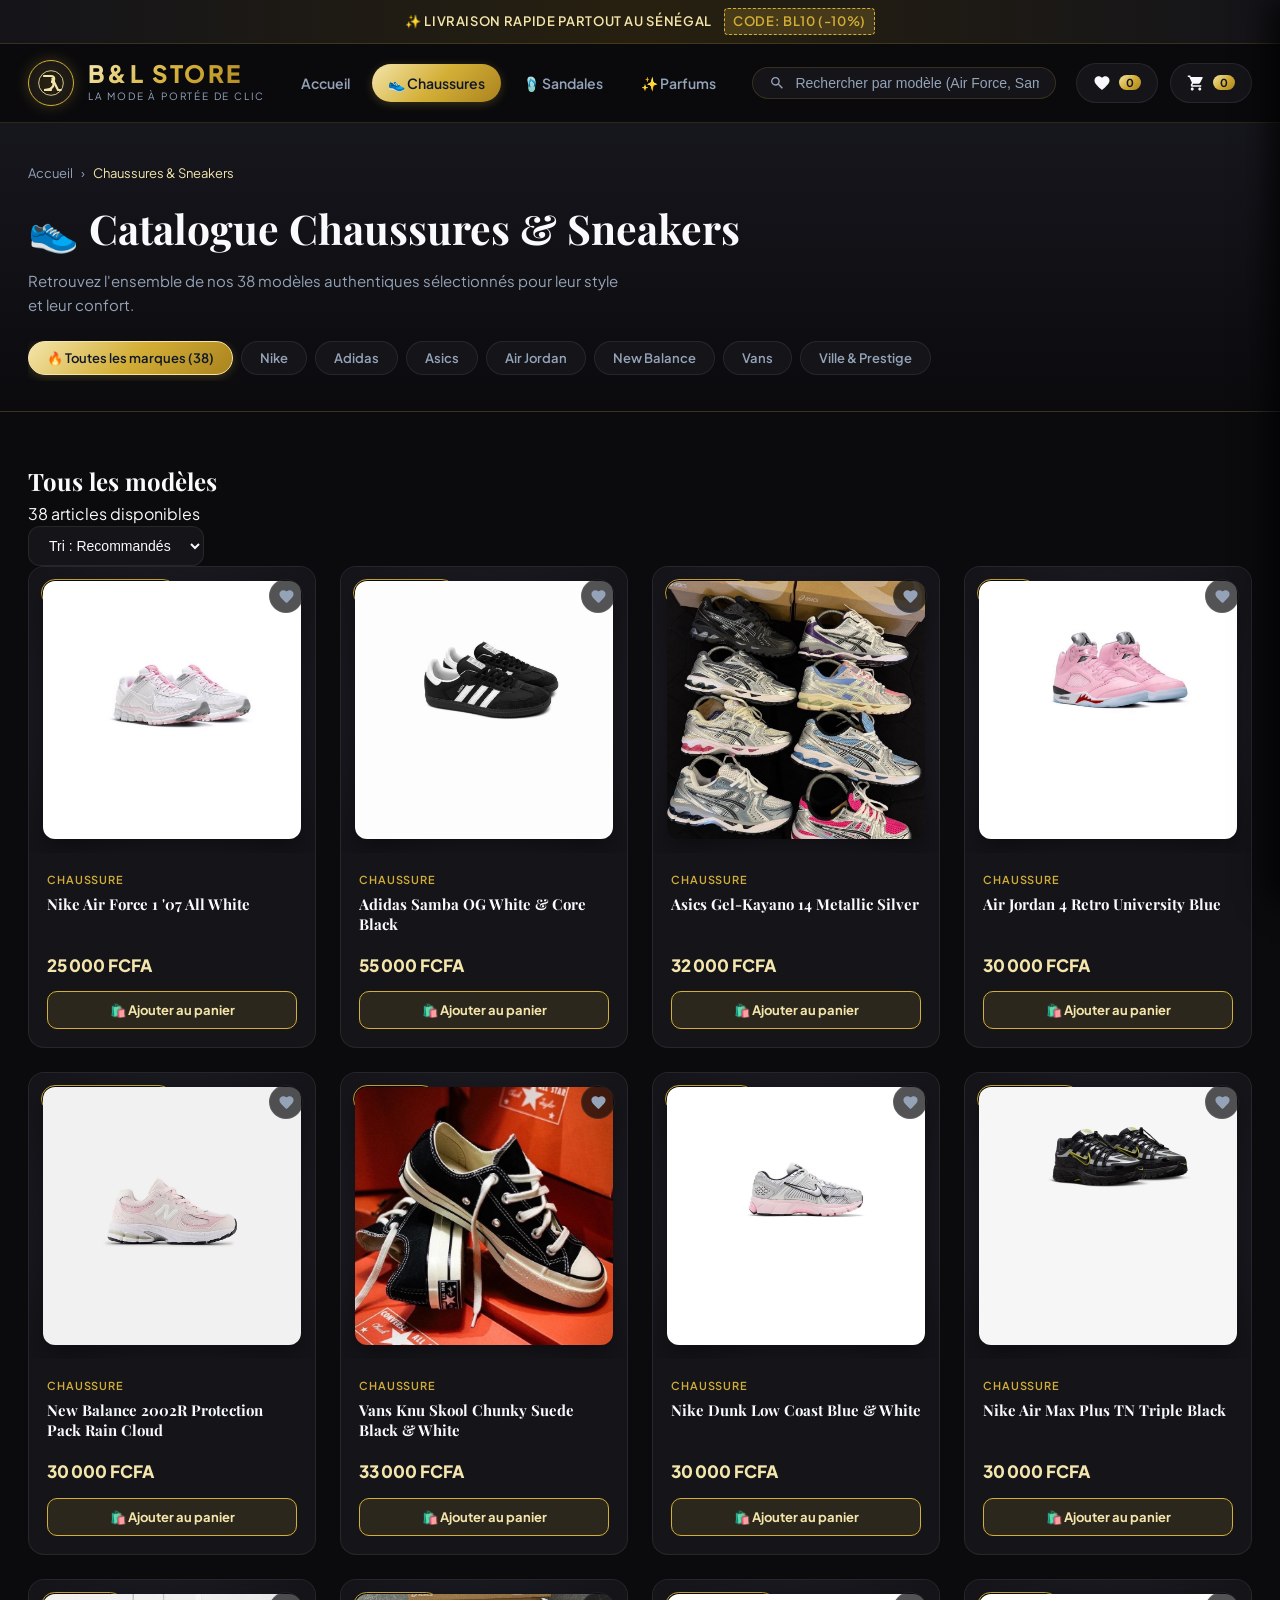
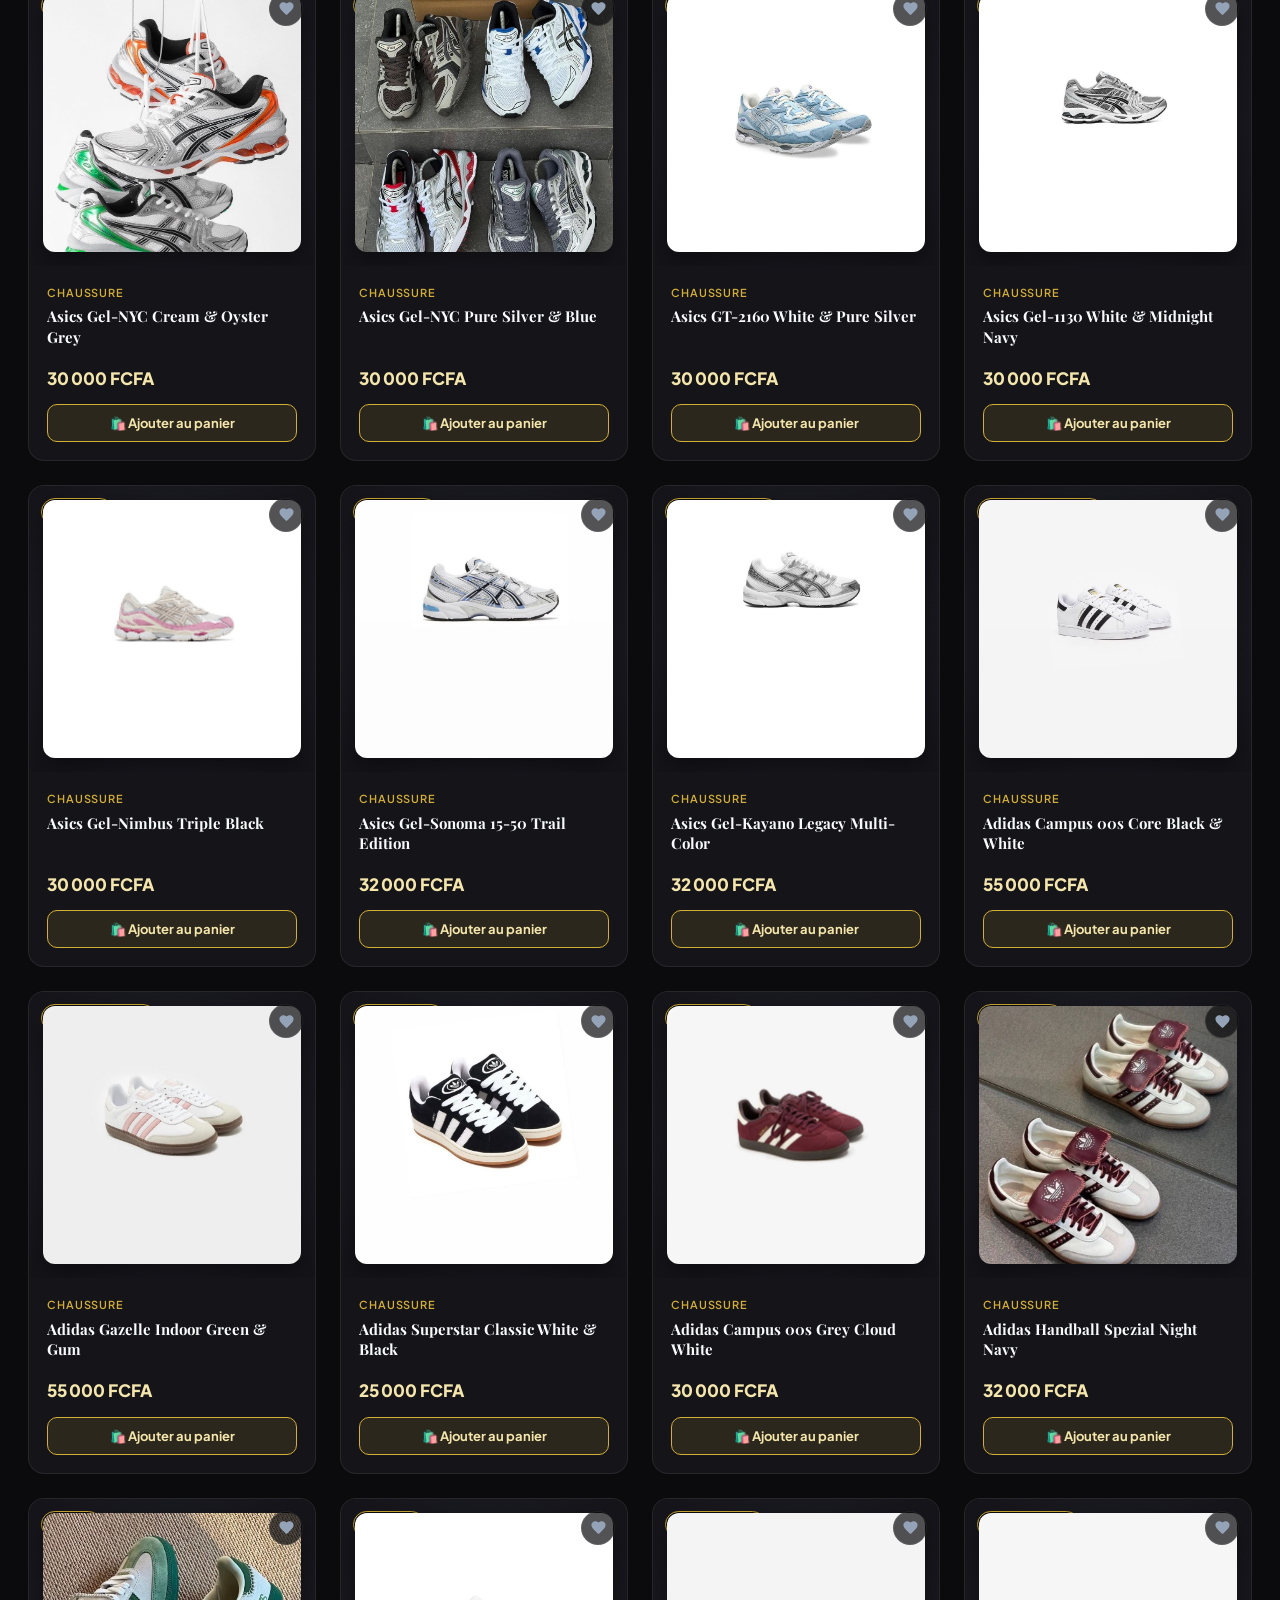
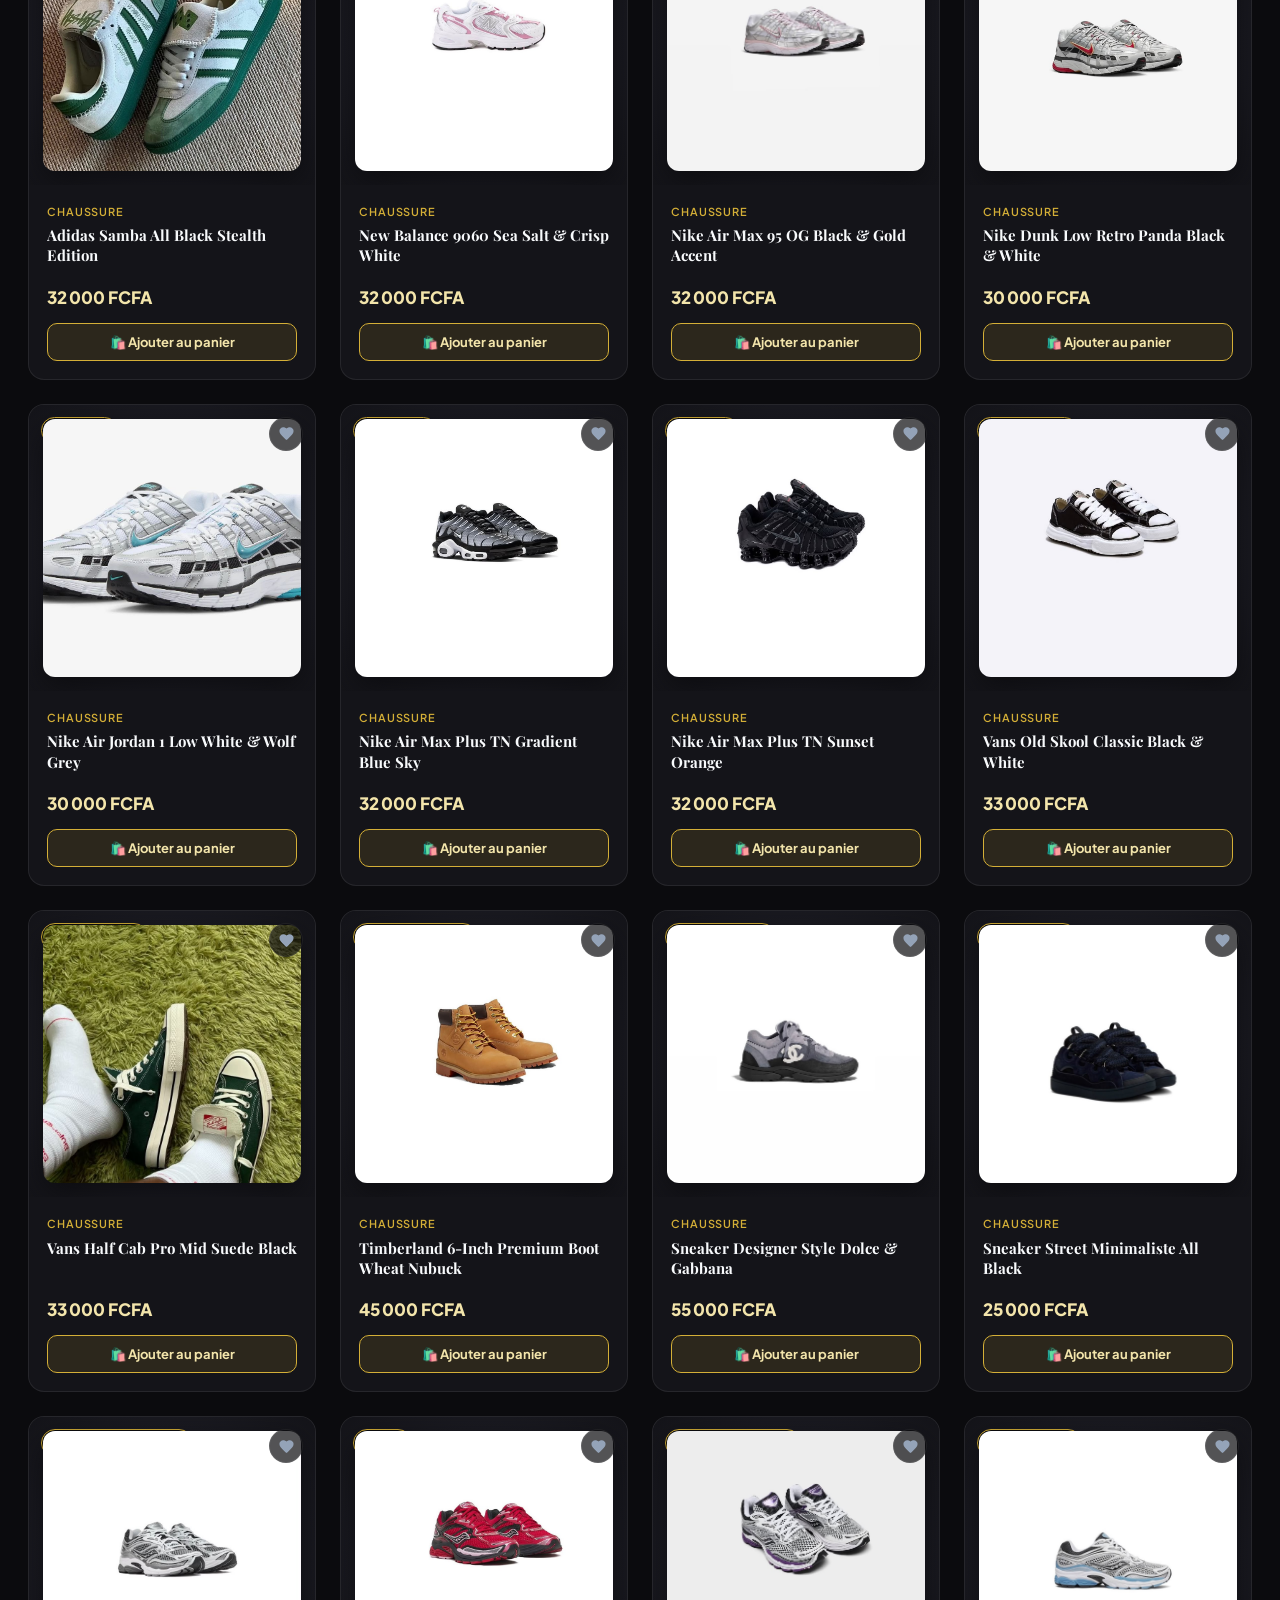
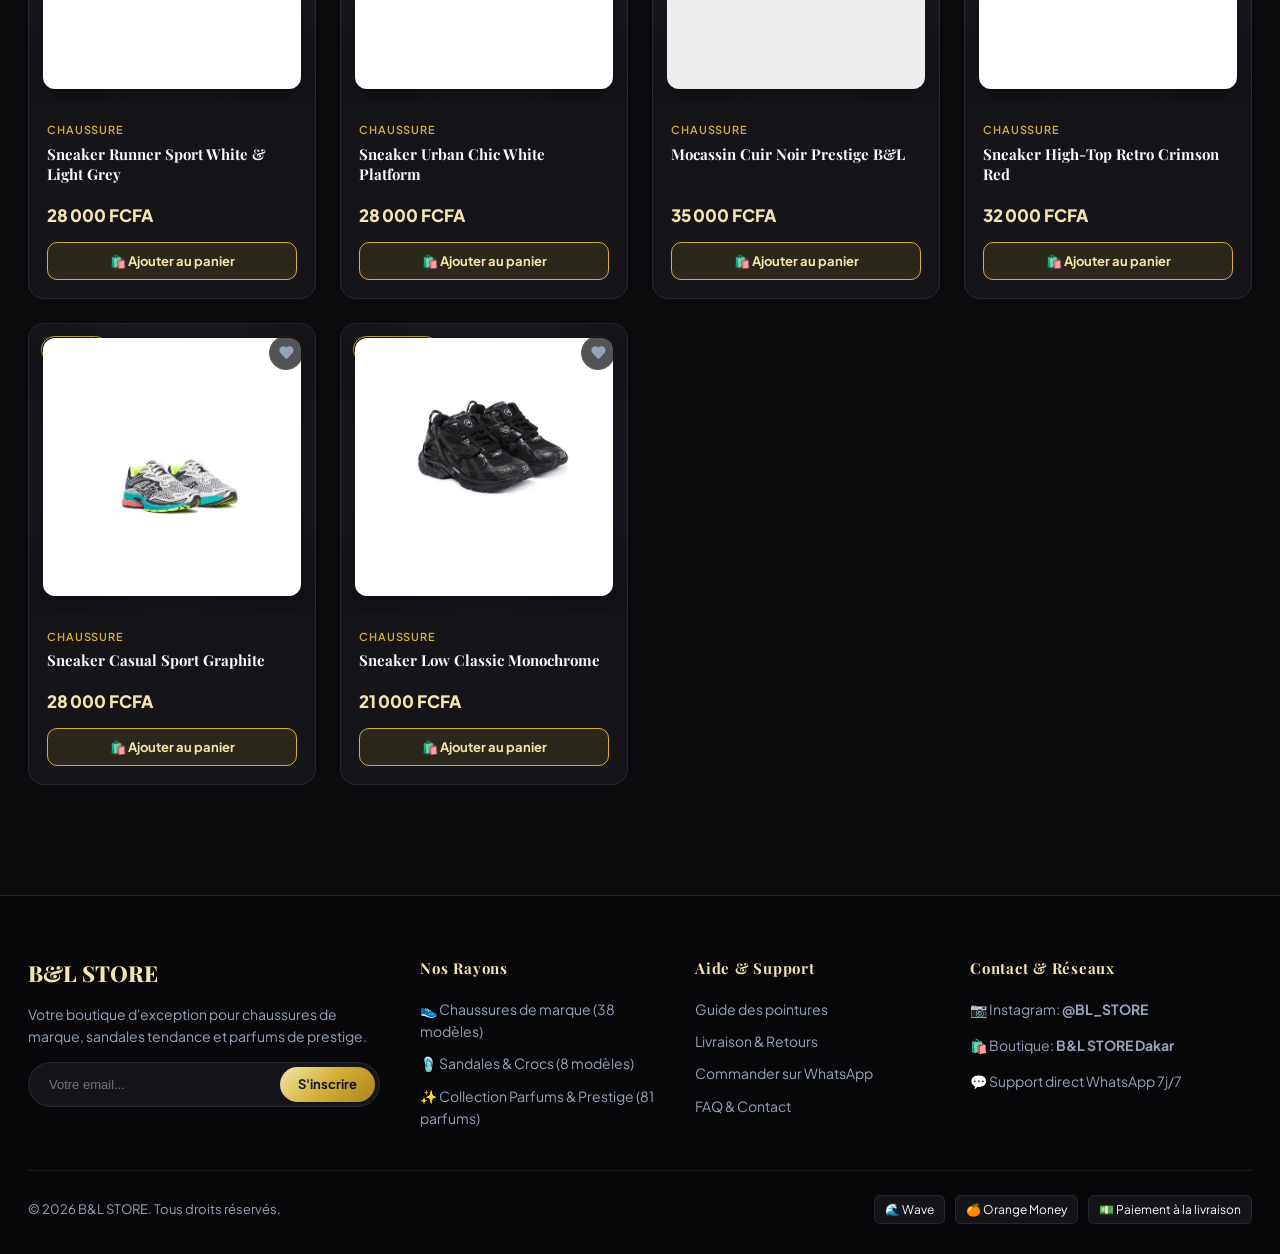
==== commit c6550471: "ajout des parfums restant et modification des fichiers" ====
--- a/chaussures.html
+++ b/chaussures.html
@@ -152,7 +152,7 @@
         <ul>
           <li><a href="chaussures.html">👟 Chaussures de marque (38 modèles)</a></li>
           <li><a href="sandales.html">🩴 Sandales & Crocs (8 modèles)</a></li>
-          <li><a href="parfums.html">✨ Collection Privée Parfums (15 parfums)</a></li>
+          <li><a href="parfums.html">✨ Collection Parfums & Prestige (81 parfums)</a></li>
         </ul>
       </div>
       <div class="footer-col">
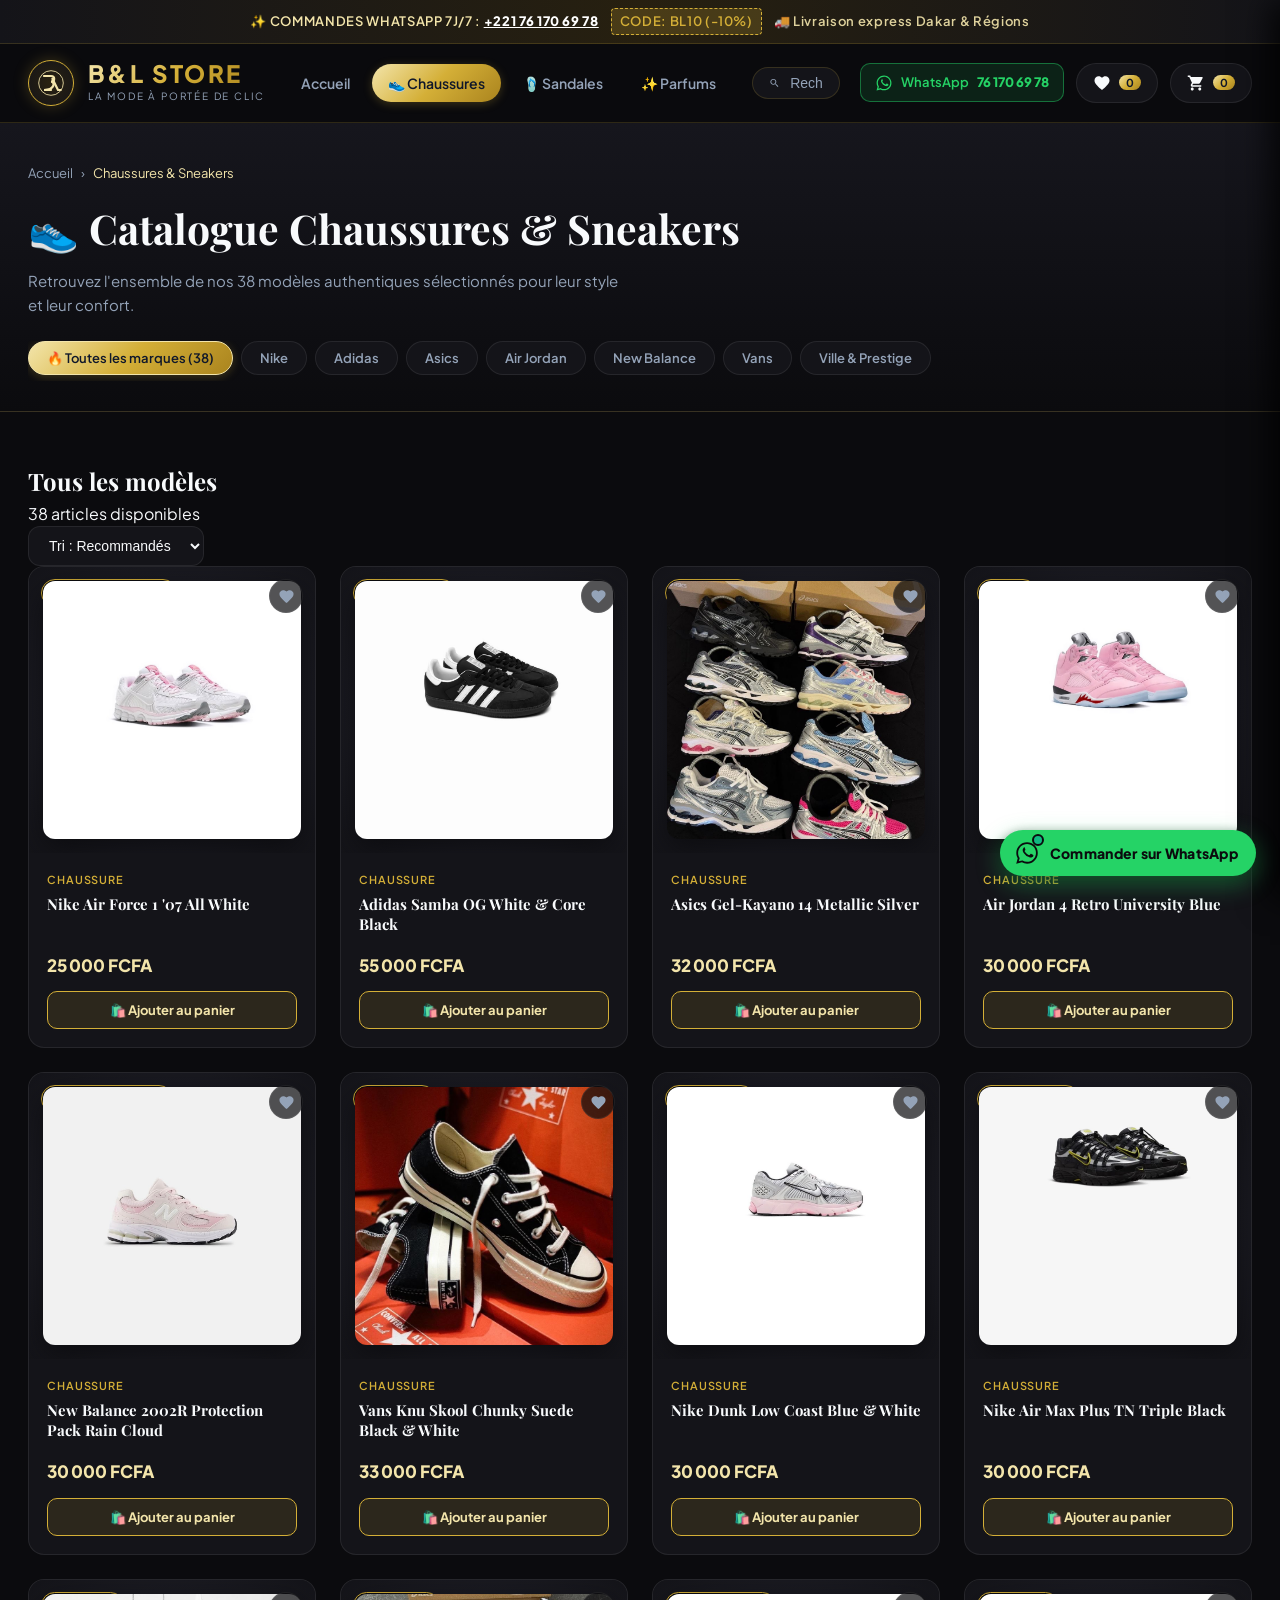
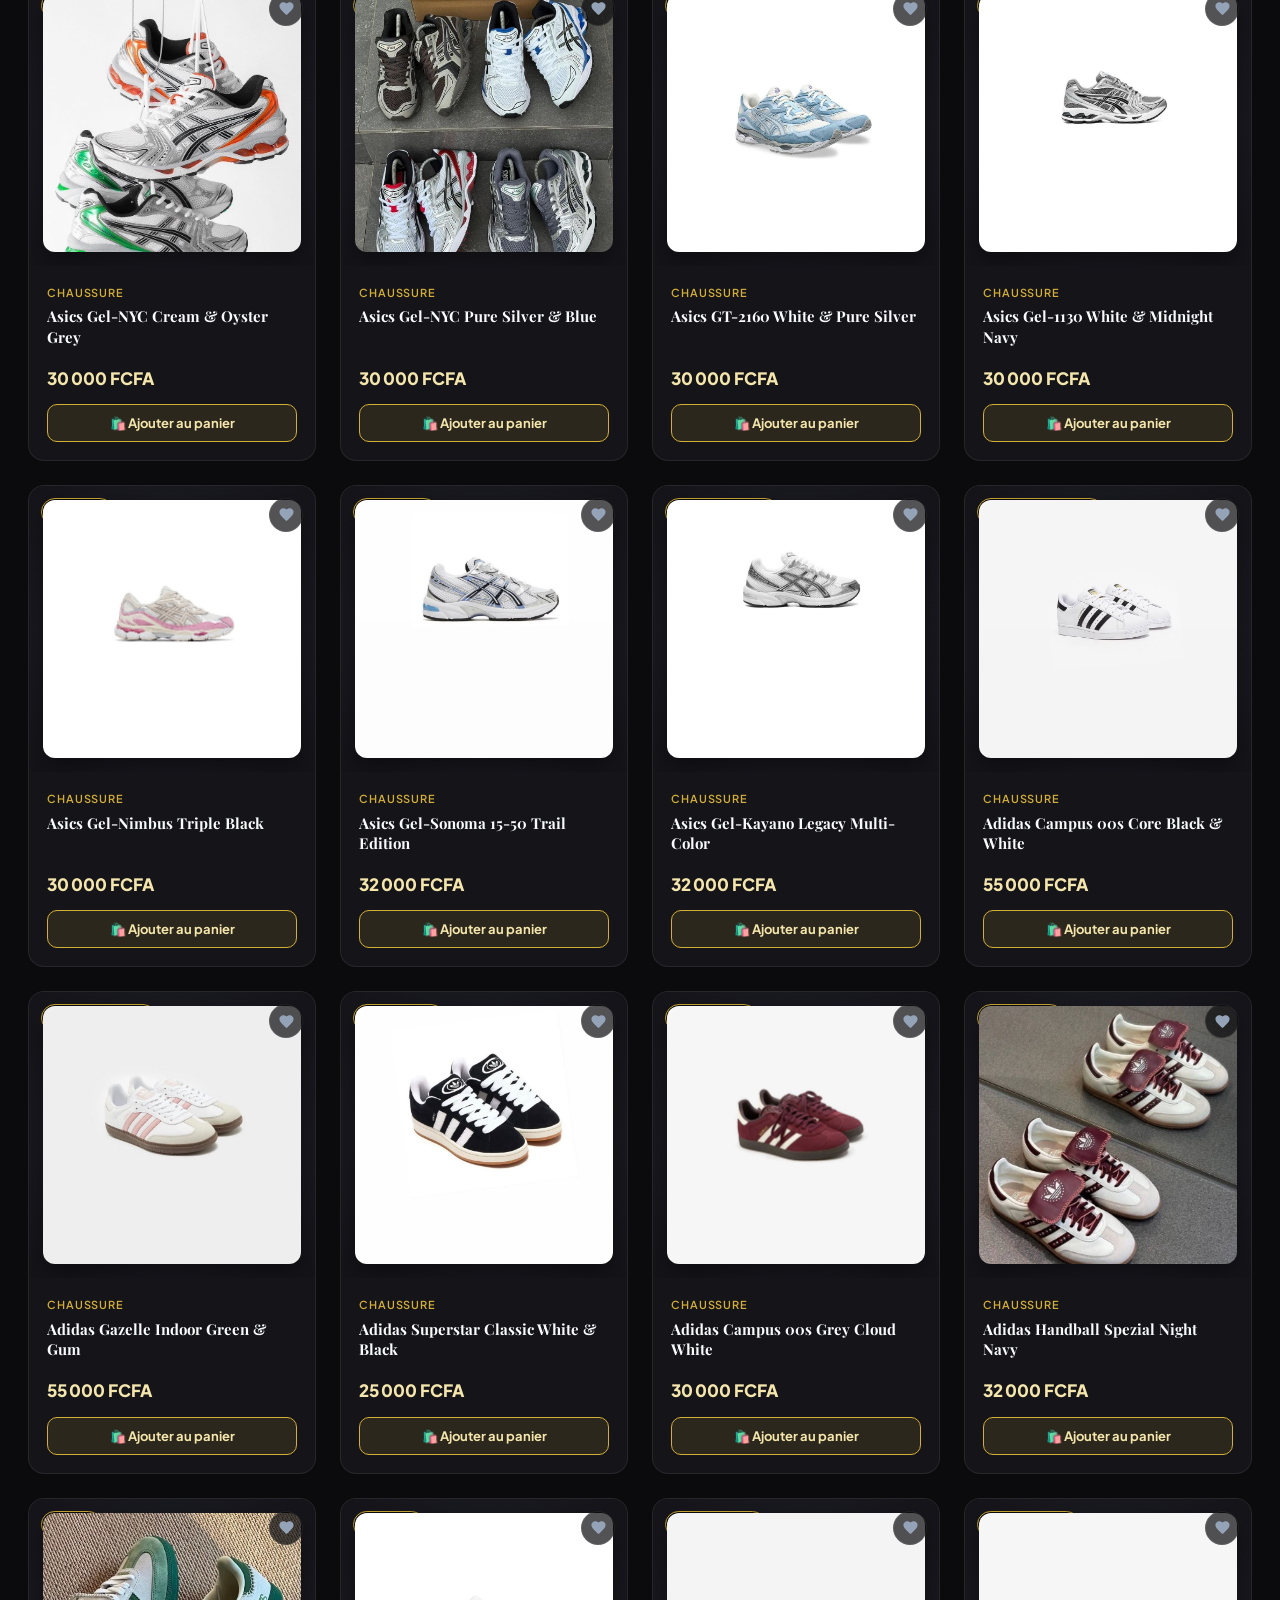
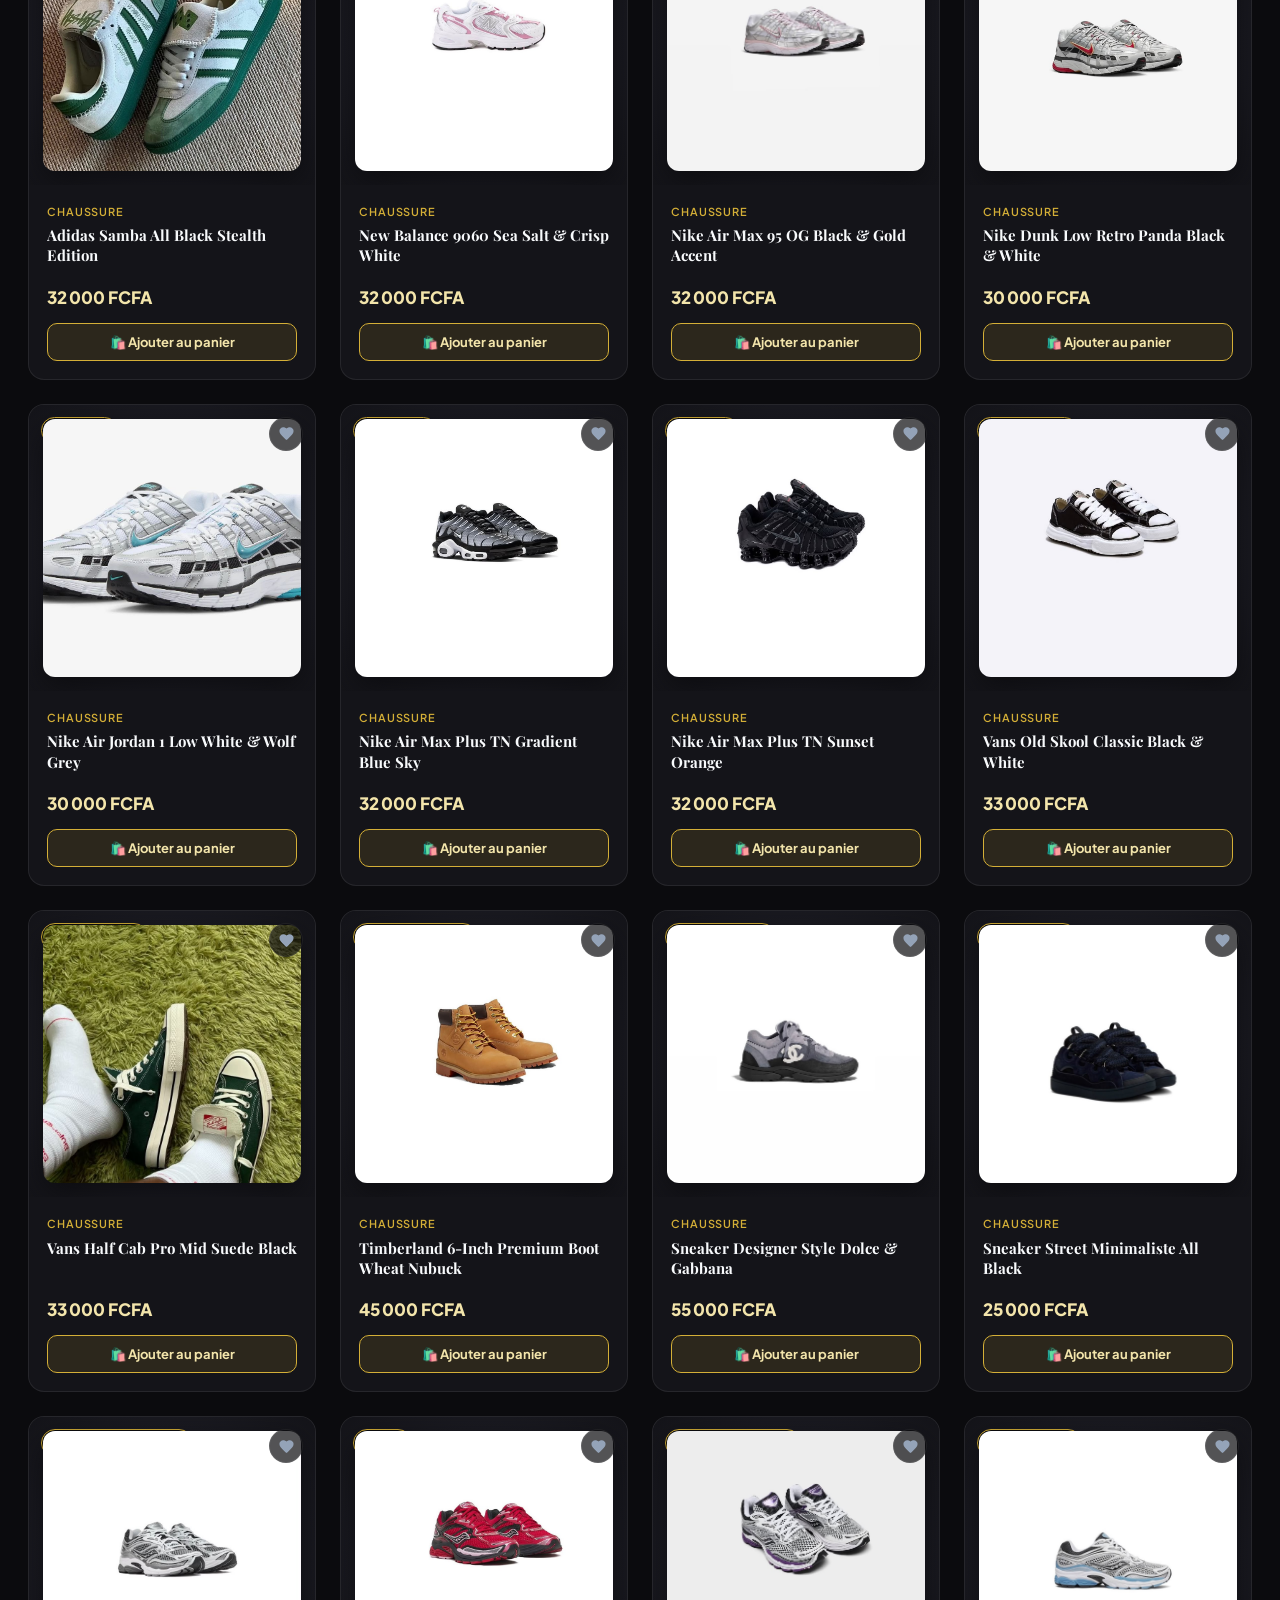
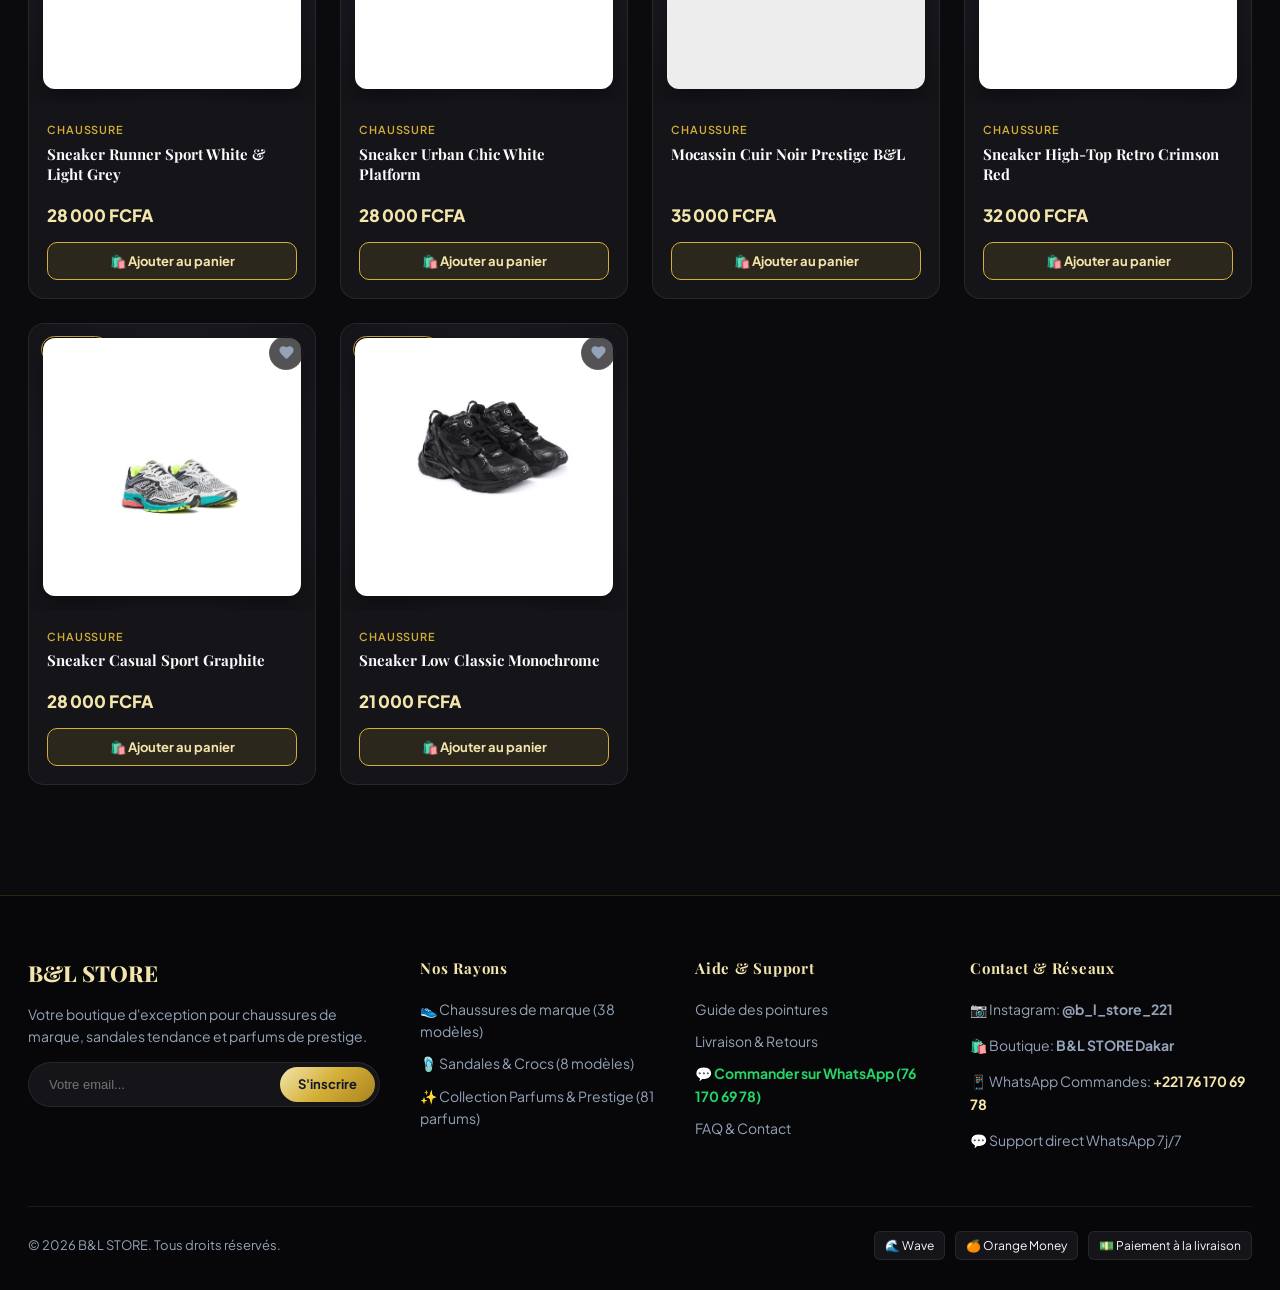
==== commit 24e41410: "ajout de la fonctionalite num watsapp" ====
--- a/chaussures.html
+++ b/chaussures.html
@@ -19,14 +19,15 @@
 
   <!-- Announcement Bar -->
   <div class="top-bar">
-    <span>✨ LIVRAISON RAPIDE PARTOUT AU SÉNÉGAL</span>
+    <span>✨ COMMANDES WHATSAPP 7J/7 : <a href="https://wa.me/221761706978" target="_blank" style="text-decoration:underline; font-weight:800; color:#fff;">+221 76 170 69 78</a></span>
     <span class="code">CODE: BL10 (-10%)</span>
+    <span style="opacity:0.9;">🚚 Livraison express Dakar & Régions</span>
   </div>
 
   <!-- Header -->
   <header>
     <div class="header-container">
-      <a href="site.html" class="brand-logo-link">
+      <a href="index.html" class="brand-logo-link">
         <div class="brand-badge">
           <svg viewBox="0 0 100 100" fill="none" xmlns="http://www.w3.org/2000/svg">
             <path d="M25 25 H50 C65 25 65 45 50 45 C65 45 65 75 25 75 H50" stroke="url(#goldGrad)" stroke-width="8"
@@ -50,7 +51,7 @@
 
       <!-- Navigation Links -->
       <nav class="main-nav">
-        <a href="site.html" class="nav-link">Accueil</a>
+        <a href="index.html" class="nav-link">Accueil</a>
         <a href="chaussures.html" class="nav-link active">👟 Chaussures</a>
         <a href="sandales.html" class="nav-link">🩴 Sandales</a>
         <a href="parfums.html" class="nav-link">✨ Parfums</a>
@@ -71,6 +72,12 @@
 
       <!-- Header Actions -->
       <div class="header-actions">
+        <a href="https://wa.me/221761706978" target="_blank" class="header-wa-btn" title="Commander sur WhatsApp">
+          <svg viewBox="0 0 24 24" width="18" height="18" fill="currentColor">
+            <path d="M12.04 2C6.58 2 2.13 6.45 2.13 11.91C2.13 13.66 2.59 15.36 3.45 16.86L2.05 22L7.3 20.62C8.75 21.41 10.38 21.83 12.04 21.83C17.5 21.83 21.95 17.38 21.95 11.92C21.95 9.27 20.92 6.78 19.05 4.91C17.18 3.03 14.69 2 12.04 2M12.05 3.67C14.25 3.67 16.31 4.53 17.87 6.09C19.42 7.65 20.28 9.72 20.28 11.92C20.28 16.46 16.58 20.15 12.04 20.15C10.56 20.15 9.11 19.76 7.85 19L7.55 18.83L4.43 19.65L5.26 16.61L5.06 16.29C4.24 15 3.8 13.47 3.8 11.91C3.81 7.37 7.5 3.67 12.05 3.67M9.53 7.03C9.36 7.03 9.09 7.09 8.87 7.33C8.65 7.57 8.02 8.16 8.02 9.36C8.02 10.56 8.9 11.72 9.02 11.89C9.14 12.05 10.73 14.5 13.17 15.56C13.75 15.81 14.2 15.96 14.56 16.07C15.14 16.26 15.67 16.23 16.09 16.17C16.55 16.1 17.52 15.58 17.72 15.01C17.93 14.44 17.93 13.96 17.87 13.86C17.81 13.76 17.65 13.7 17.41 13.58C17.17 13.46 15.99 12.88 15.77 12.8C15.55 12.72 15.39 12.68 15.23 12.92C15.07 13.16 14.6 13.7 14.46 13.86C14.32 14.02 14.18 14.04 13.94 13.92C13.7 13.8 12.69 13.47 11.49 12.4C10.56 11.57 9.93 10.55 9.81 10.35C9.69 10.15 9.8 10.04 9.92 9.92C10.03 9.81 10.17 9.62 10.29 9.48C10.41 9.34 10.45 9.24 10.53 9.08C10.61 8.92 10.57 8.78 10.51 8.66C10.45 8.54 9.98 7.37 9.78 6.9C9.59 6.43 9.39 6.5 9.24 6.5C9.1 6.5 8.94 6.5 8.78 6.5L9.53 7.03Z"/>
+          </svg>
+          <span>WhatsApp</span> <strong>76 170 69 78</strong>
+        </a>
         <button class="action-btn" onclick="openWishlistDrawer()" title="Favoris">
           <svg viewBox="0 0 24 24">
             <path
@@ -93,7 +100,7 @@
   <div class="page-hero">
     <div class="page-hero-container">
       <div class="breadcrumb">
-        <a href="site.html">Accueil</a>
+        <a href="index.html">Accueil</a>
         <span>›</span>
         <span style="color:var(--gold-light);">Chaussures & Sneakers</span>
       </div>
@@ -160,14 +167,15 @@
         <ul>
           <li><a href="#">Guide des pointures</a></li>
           <li><a href="#">Livraison & Retours</a></li>
-          <li><a href="https://wa.me/" target="_blank">Commander sur WhatsApp</a></li>
+          <li><a href="https://wa.me/221761706978" target="_blank" style="color:#25D366; font-weight:700;">💬 Commander sur WhatsApp (76 170 69 78)</a></li>
           <li><a href="#">FAQ & Contact</a></li>
         </ul>
       </div>
       <div class="footer-col">
         <h5>Contact & Réseaux</h5>
-        <p>📷 Instagram: <strong>@BL_STORE</strong></p>
+        <p>📷 Instagram: <strong>@b_l_store_221</strong></p>
         <p>🛍️ Boutique: <strong>B&L STORE Dakar</strong></p>
+        <p>📱 WhatsApp Commandes: <a href="https://wa.me/221761706978" target="_blank" style="color:var(--gold-light); font-weight:700;">+221 76 170 69 78</a></p>
         <p>💬 Support direct WhatsApp 7j/7</p>
       </div>
     </div>
@@ -202,7 +210,8 @@
         </div>
 
         <div class="modal-cta-group">
-          <button class="btn-gold" style="flex:1; justify-content:center;" onclick="addModalItemToCart()">Ajouter au panier</button>
+          <button class="btn-gold" style="flex:1; justify-content:center;" onclick="addModalItemToCart()">Ajouter au
+            panier</button>
         </div>
       </div>
     </div>
@@ -232,7 +241,11 @@
         <span>Total:</span>
         <span id="totalVal">0 FCFA</span>
       </div>
-      <button class="btn-checkout" onclick="openCheckoutModal()">Passer la commande ➔</button>
+      <button class="btn-checkout" onclick="openCheckoutModal()">Passer la commande sur WhatsApp ➔</button>
+      <button class="btn-cart-direct-wa" onclick="directCartWhatsAppOrder()">⚡ Envoi direct Panier sur WhatsApp</button>
+      <div class="cart-wa-notice">
+        <span>💬 Commandes traitées 7j/7 sur WhatsApp : <strong>+221 76 170 69 78</strong></span>
+      </div>
     </div>
   </div>
 
@@ -242,6 +255,13 @@
       <div style="display:flex; justify-content:space-between; align-items:center; margin-bottom:20px;">
         <h3 style="color:var(--gold-light); font-size:22px;">Finaliser votre commande</h3>
         <button class="modal-close-btn" onclick="closeCheckoutModal()" style="position:static;">✕</button>
+      </div>
+      <div class="whatsapp-notice-banner">
+        <div class="notice-icon">💬</div>
+        <div class="notice-text">
+          <strong>Toutes les commandes sont finalisées sur WhatsApp :</strong><br>
+          Votre commande sera transmise directement au service client B&L STORE au <strong>+221 76 170 69 78</strong> avec tous vos articles et détails pour une confirmation rapide.
+        </div>
       </div>
       <form onsubmit="submitOrder(event)">
         <div class="form-group">
@@ -265,7 +285,8 @@
             <div class="pay-option" onclick="selectPayment('card', this)">💳 Carte Bancaire</div>
           </div>
         </div>
-        <button type="submit" class="btn-checkout" style="margin-top:20px;">Confirmer la commande sur WhatsApp ➔</button>
+        <button type="submit" class="btn-checkout" style="margin-top:20px; background:#25D366; color:#0b0b0e;">Confirmer et envoyer sur WhatsApp (+221 76 170 69 78)
+          ➔</button>
       </form>
     </div>
   </div>
@@ -347,4 +368,4 @@
   </script>
 </body>
 
-</html>
+</html>
--- a/style.css
+++ b/style.css
@@ -772,6 +772,31 @@
   box-shadow: 0 4px 15px var(--gold-glow);
 }
 
+.btn-wa-cart {
+  flex: 1;
+  background: rgba(37, 211, 102, 0.14);
+  border: 1px solid rgba(37, 211, 102, 0.6);
+  color: #25D366;
+  font-weight: 700;
+  padding: 10px;
+  border-radius: 10px;
+  font-size: 13px;
+  transition: all 0.25s ease;
+  display: flex;
+  align-items: center;
+  justify-content: center;
+  gap: 6px;
+  cursor: pointer;
+}
+
+.btn-wa-cart:hover {
+  background: #25D366;
+  color: #0b0b0e;
+  border-color: #25D366;
+  box-shadow: 0 4px 15px rgba(37, 211, 102, 0.35);
+  transform: translateY(-1px);
+}
+
 /* Empty State */
 .no-products {
   grid-column: 1 / -1;
@@ -1058,6 +1083,29 @@
   margin-top: auto;
 }
 
+.btn-whatsapp-modal {
+  flex: 1.2;
+  background: #25D366;
+  color: #0b0b0e;
+  font-weight: 800;
+  padding: 14px 18px;
+  border-radius: 12px;
+  font-size: 14px;
+  display: inline-flex;
+  align-items: center;
+  justify-content: center;
+  gap: 8px;
+  transition: all 0.25s ease;
+  box-shadow: 0 4px 14px rgba(37, 211, 102, 0.3);
+  cursor: pointer;
+}
+
+.btn-whatsapp-modal:hover {
+  background: #20bd5a;
+  transform: translateY(-2px);
+  box-shadow: 0 6px 20px rgba(37, 211, 102, 0.45);
+}
+
 /* Drawer (Cart) */
 .drawer-panel {
   position: fixed;
@@ -1227,6 +1275,64 @@
   box-shadow: 0 4px 15px var(--gold-glow);
 }
 
+.btn-cart-direct-wa {
+  width: 100%;
+  margin-top: 10px;
+  background: rgba(37, 211, 102, 0.14);
+  border: 1px solid #25D366;
+  color: #25D366;
+  font-weight: 700;
+  padding: 12px;
+  border-radius: 12px;
+  font-size: 14px;
+  transition: all 0.25s ease;
+  display: flex;
+  align-items: center;
+  justify-content: center;
+  gap: 8px;
+  cursor: pointer;
+}
+
+.btn-cart-direct-wa:hover {
+  background: #25D366;
+  color: #0b0b0e;
+  box-shadow: 0 4px 15px rgba(37, 211, 102, 0.35);
+}
+
+.cart-wa-notice {
+  background: rgba(212, 175, 55, 0.08);
+  border: 1px dashed var(--gold);
+  border-radius: 10px;
+  padding: 10px 14px;
+  margin-top: 12px;
+  font-size: 12px;
+  text-align: center;
+  color: var(--gold-light);
+}
+
+.whatsapp-notice-banner {
+  background: rgba(37, 211, 102, 0.1);
+  border: 1px solid rgba(37, 211, 102, 0.4);
+  border-radius: 12px;
+  padding: 12px 16px;
+  margin-bottom: 20px;
+  display: flex;
+  align-items: flex-start;
+  gap: 12px;
+  font-size: 13px;
+  color: #e2e8f0;
+  line-height: 1.5;
+}
+
+.whatsapp-notice-banner .notice-icon {
+  font-size: 22px;
+  line-height: 1;
+}
+
+.whatsapp-notice-banner strong {
+  color: #25D366;
+}
+
 /* Checkout Form Modal */
 .checkout-modal {
   background: var(--bg-card);
@@ -1421,4 +1527,123 @@
   .section-head-info h2 {
     font-size: 24px;
   }
-}
+
+  .card-actions {
+    flex-direction: column;
+    gap: 6px;
+  }
+
+  .btn-add-cart, .btn-wa-cart {
+    padding: 8px 10px;
+    font-size: 12px;
+  }
+
+  .modal-cta-group {
+    flex-direction: column;
+  }
+}
+
+/* Header WhatsApp Action */
+.header-wa-btn {
+  display: inline-flex;
+  align-items: center;
+  gap: 8px;
+  padding: 8px 14px;
+  background: rgba(37, 211, 102, 0.12);
+  border: 1px solid rgba(37, 211, 102, 0.45);
+  color: #25D366;
+  border-radius: 10px;
+  font-size: 13px;
+  font-weight: 600;
+  transition: all 0.25s ease;
+  text-decoration: none;
+}
+
+.header-wa-btn:hover {
+  background: #25D366;
+  color: #0b0b0e;
+  border-color: #25D366;
+  box-shadow: 0 4px 15px rgba(37, 211, 102, 0.35);
+  transform: translateY(-1px);
+}
+
+.header-wa-btn strong {
+  font-weight: 800;
+}
+
+/* Floating WhatsApp Widget */
+.floating-wa-btn {
+  position: fixed;
+  bottom: 24px;
+  right: 24px;
+  z-index: 150;
+  display: flex;
+  align-items: center;
+  background: #25D366;
+  color: #0b0b0e;
+  border-radius: 50px;
+  padding: 10px 18px 10px 14px;
+  box-shadow: 0 8px 24px rgba(37, 211, 102, 0.4), 0 4px 12px rgba(0, 0, 0, 0.6);
+  transition: all 0.3s cubic-bezier(0.4, 0, 0.2, 1);
+  text-decoration: none;
+}
+
+.floating-wa-btn:hover {
+  background: #20bd5a;
+  transform: translateY(-3px) scale(1.02);
+  box-shadow: 0 12px 28px rgba(37, 211, 102, 0.55), 0 6px 16px rgba(0, 0, 0, 0.7);
+  color: #0b0b0e;
+}
+
+.floating-wa-content {
+  display: flex;
+  align-items: center;
+  gap: 10px;
+  position: relative;
+}
+
+.floating-wa-icon {
+  display: flex;
+  align-items: center;
+  justify-content: center;
+}
+
+.floating-wa-label {
+  font-size: 14px;
+  font-weight: 800;
+  letter-spacing: 0.02em;
+  white-space: nowrap;
+}
+
+.floating-wa-badge {
+  position: absolute;
+  top: -6px;
+  left: 18px;
+  background: #10b981;
+  border: 2px solid #0b0b0e;
+  width: 12px;
+  height: 12px;
+  border-radius: 50%;
+  animation: pulseBadge 1.8s infinite ease-in-out;
+}
+
+@keyframes pulseBadge {
+  0% { transform: scale(0.95); box-shadow: 0 0 0 0 rgba(16, 185, 129, 0.7); }
+  70% { transform: scale(1.15); box-shadow: 0 0 0 8px rgba(16, 185, 129, 0); }
+  100% { transform: scale(0.95); box-shadow: 0 0 0 0 rgba(16, 185, 129, 0); }
+}
+
+@media (max-width: 640px) {
+  .floating-wa-label {
+    display: none;
+  }
+  .floating-wa-btn {
+    padding: 14px;
+    border-radius: 50%;
+    bottom: 20px;
+    right: 20px;
+  }
+  .header-wa-btn span {
+    display: none;
+  }
+}
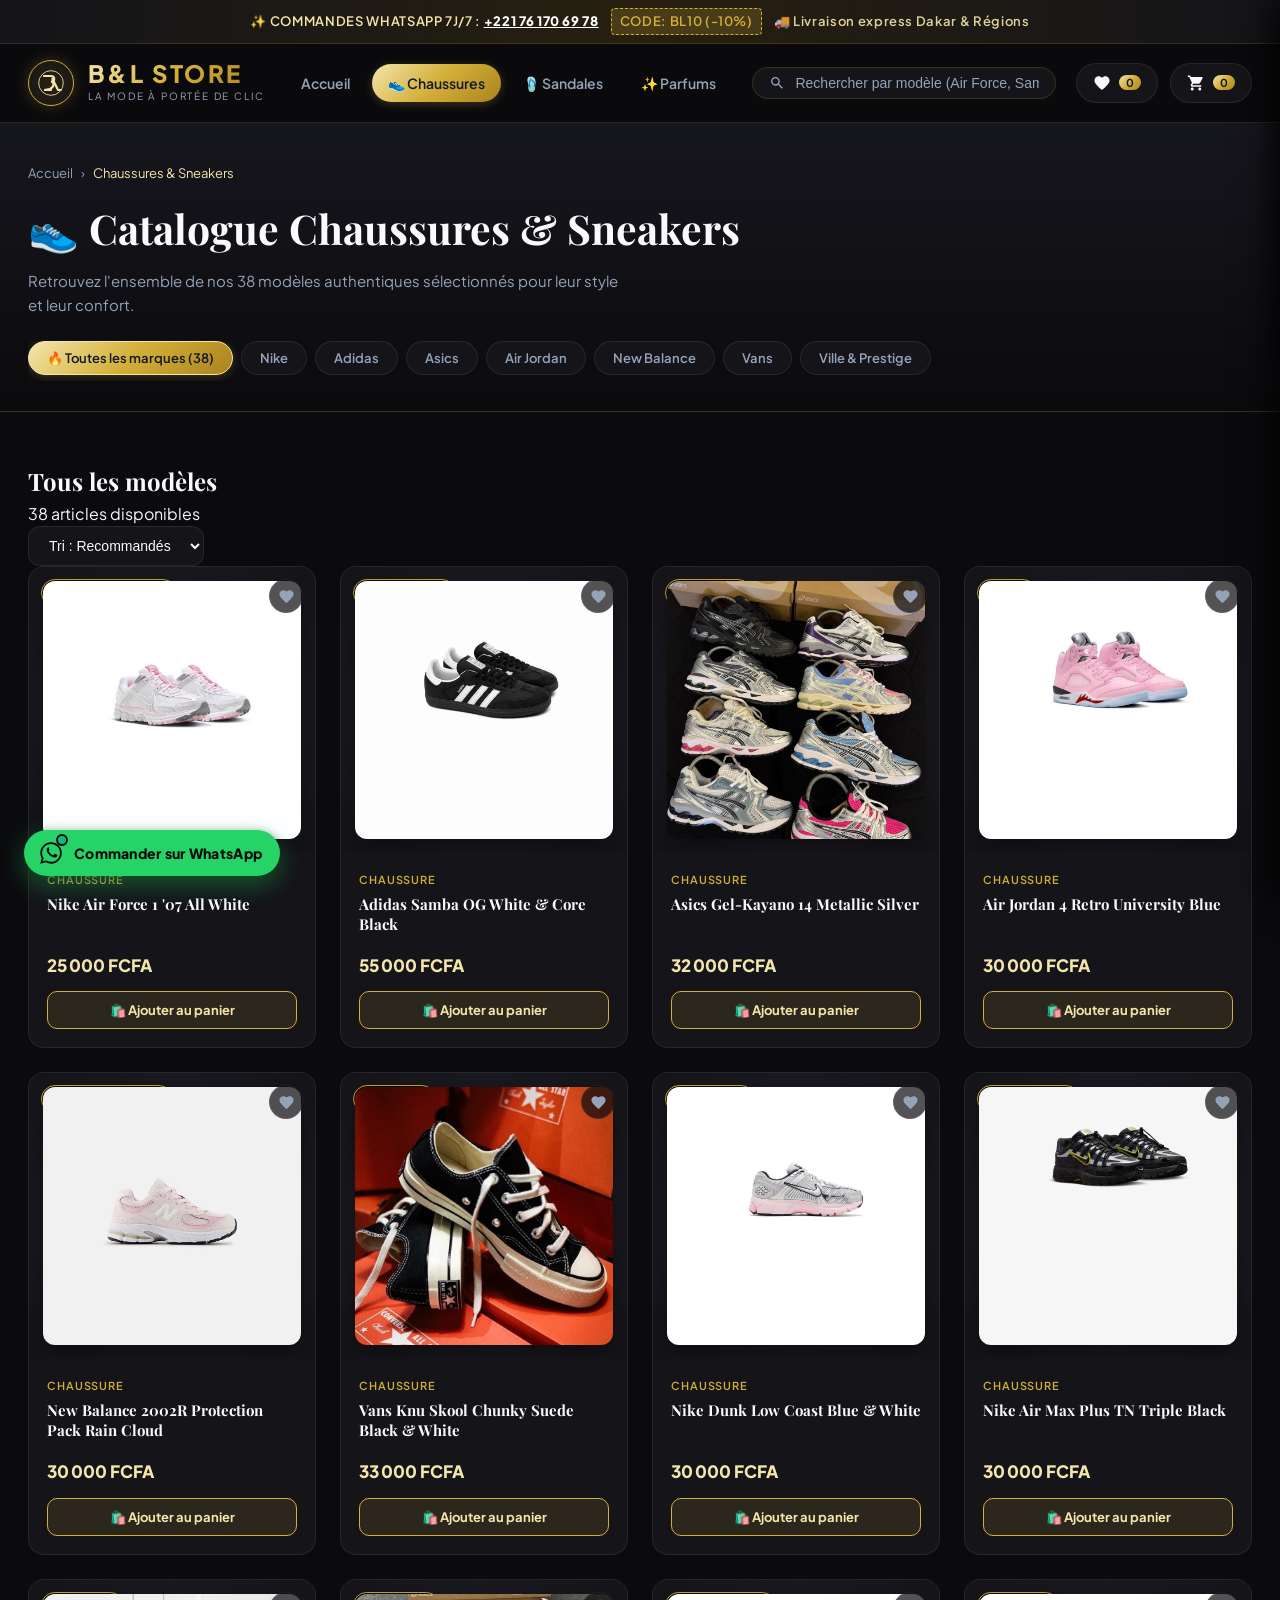
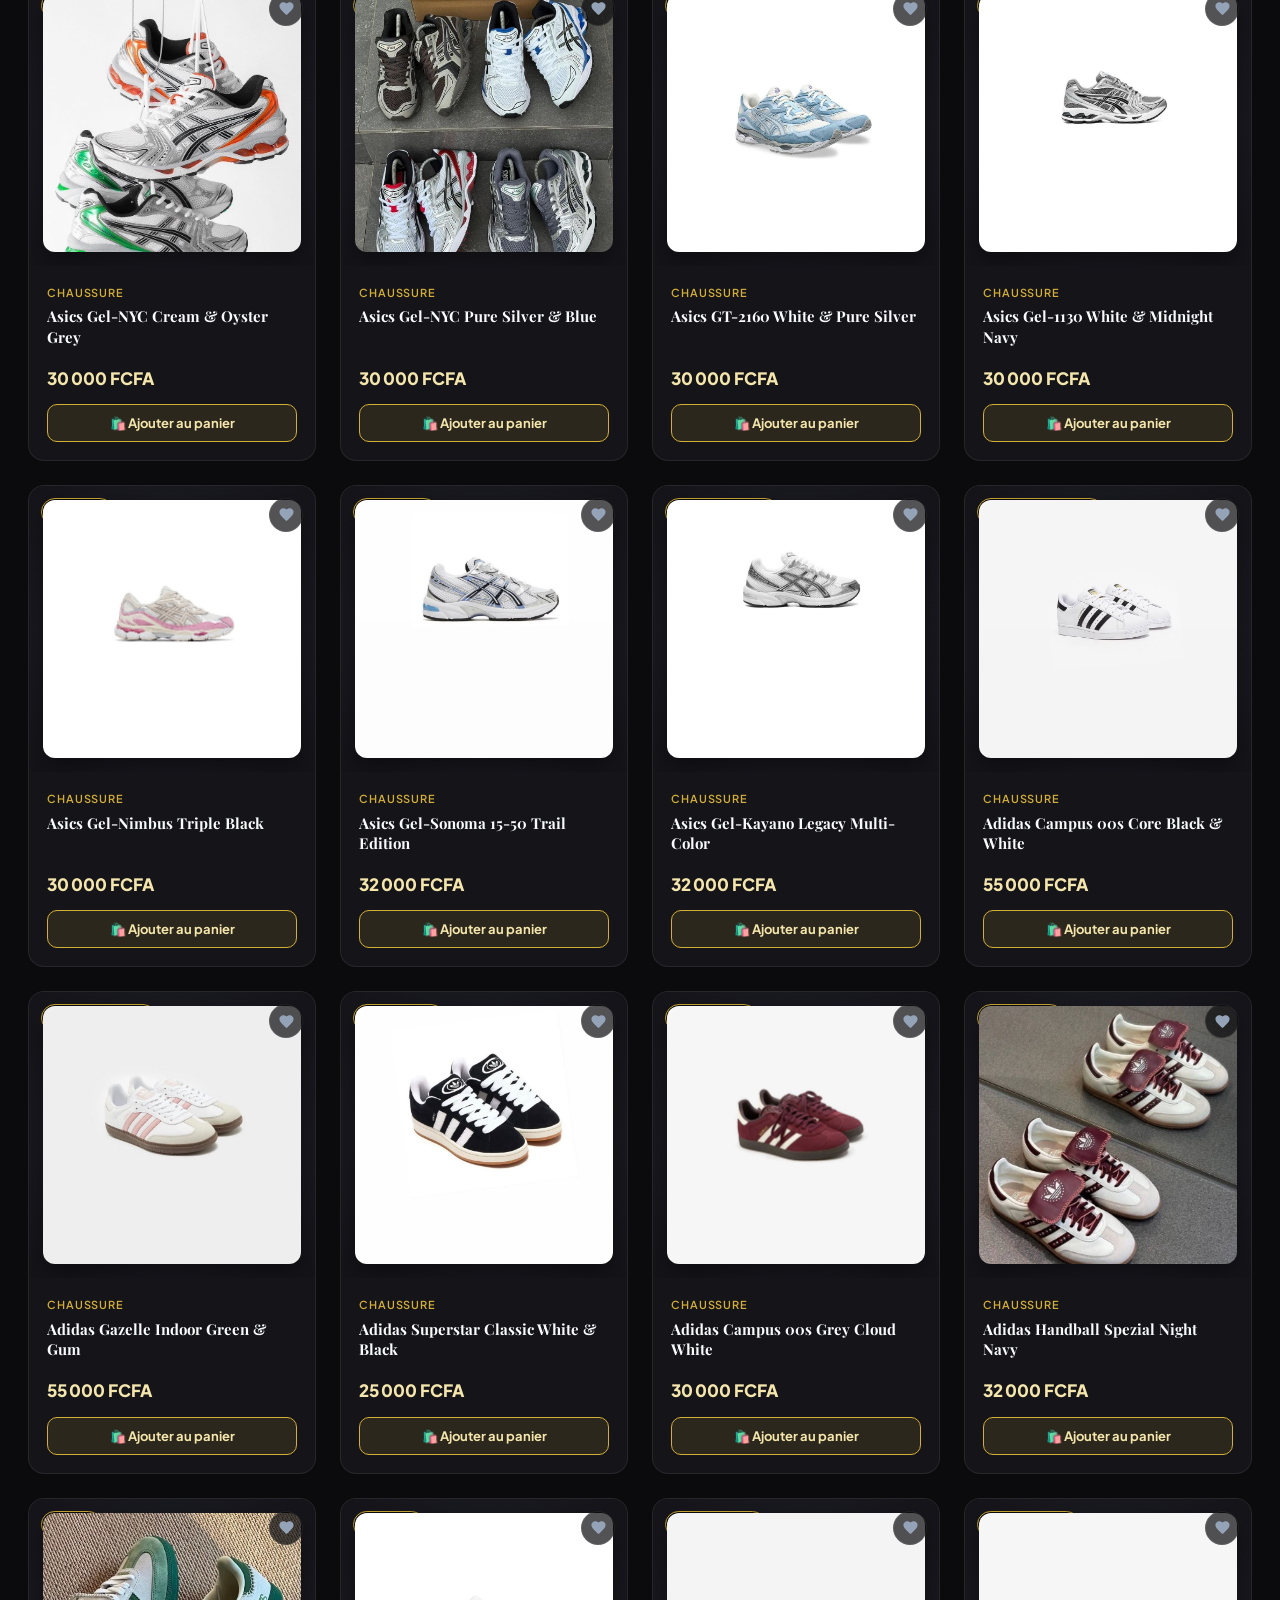
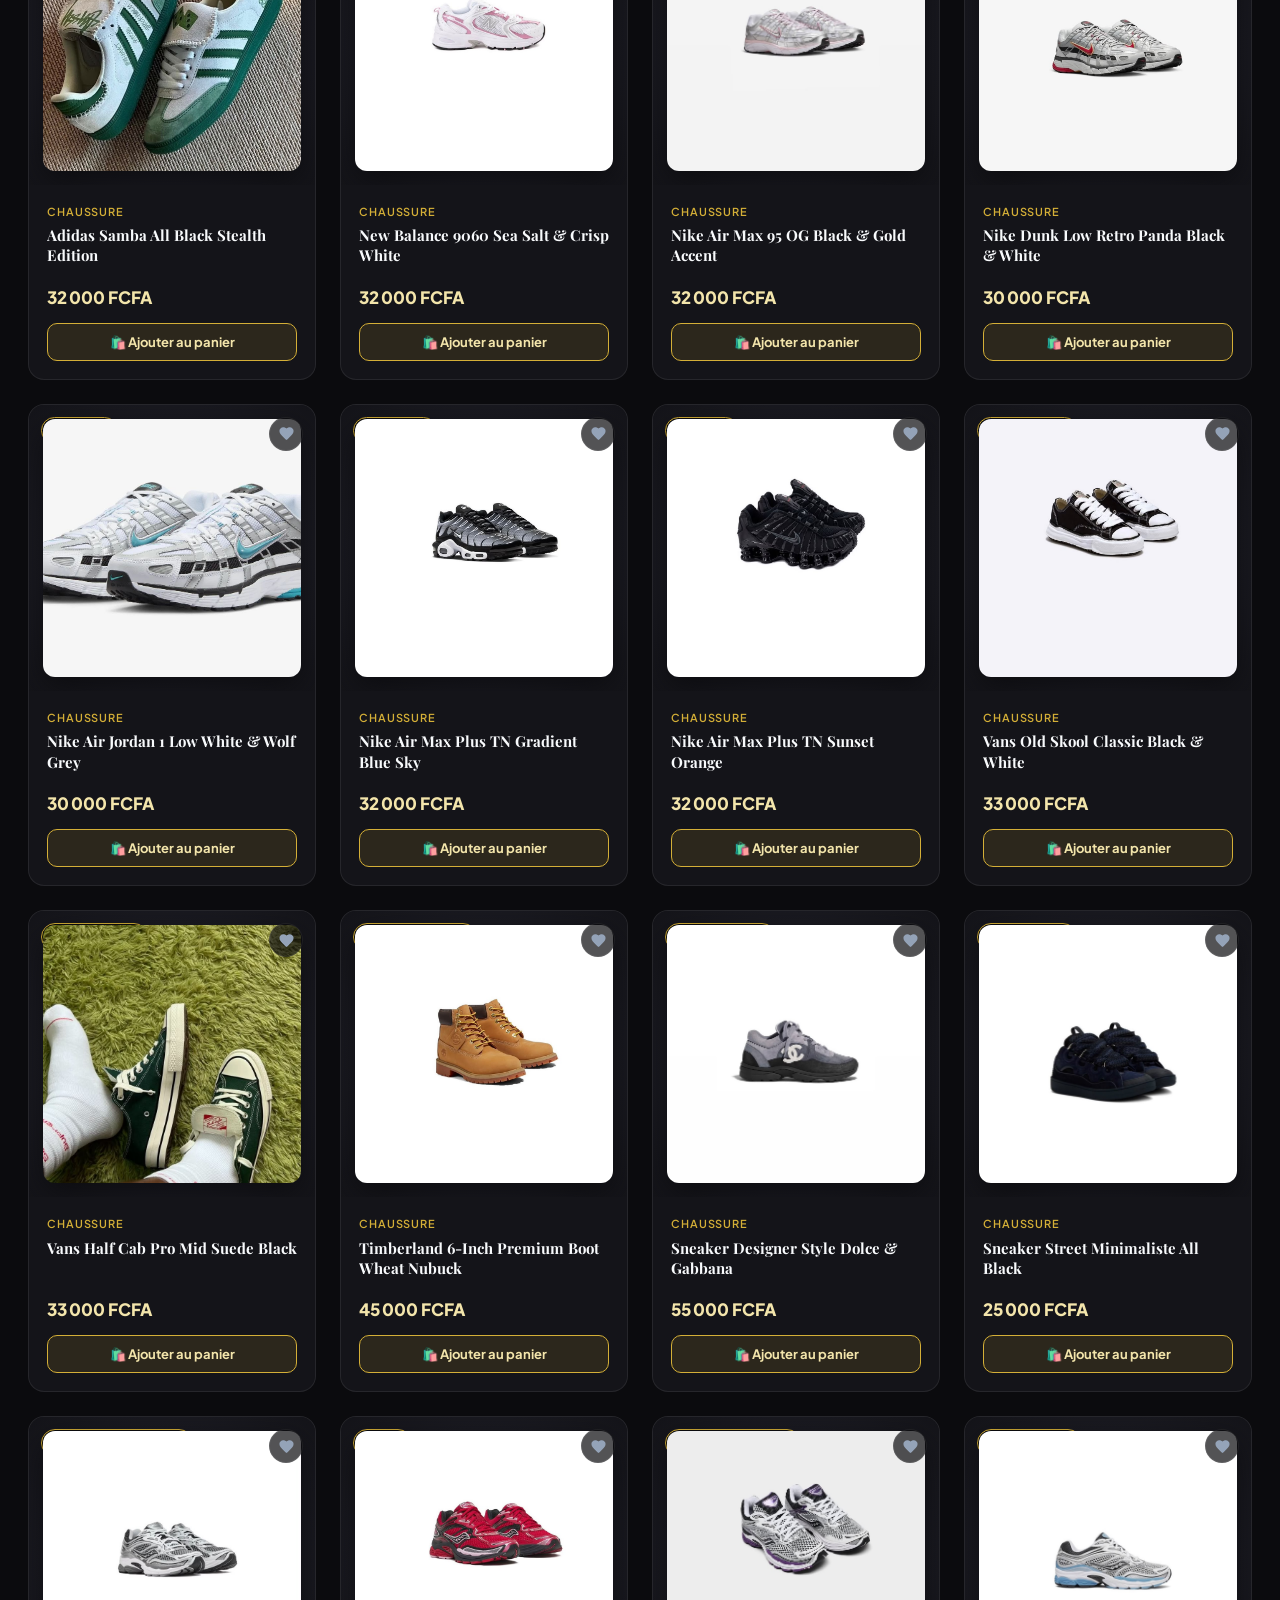
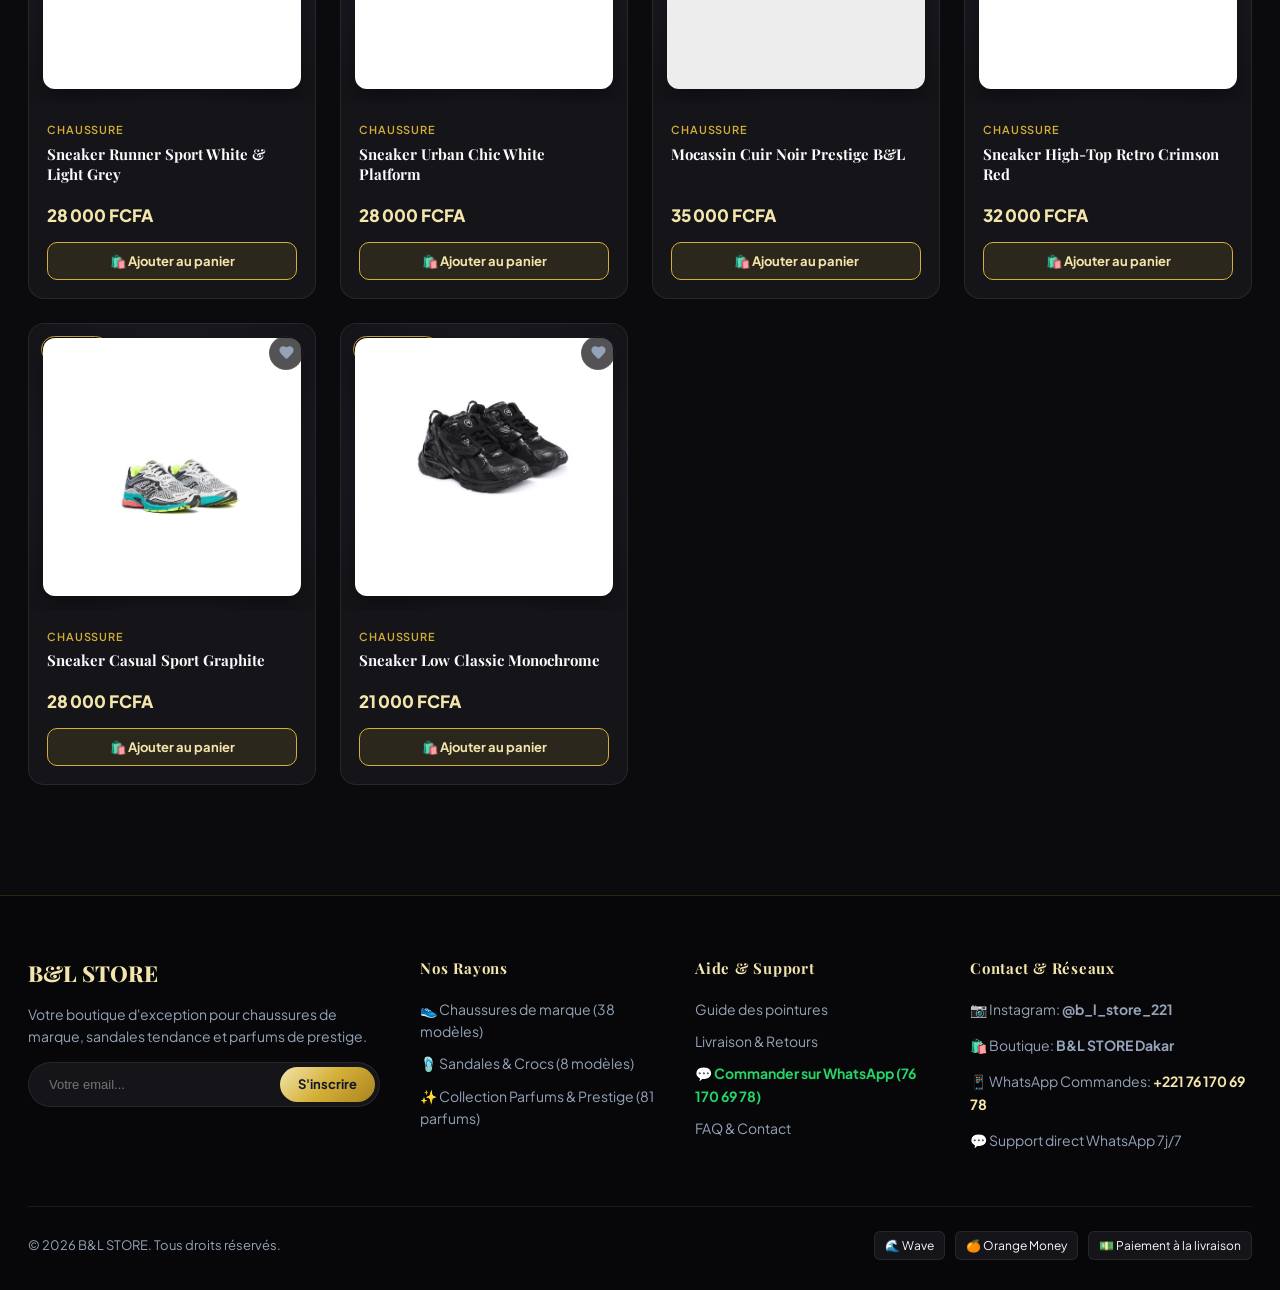
==== commit 2810d861: "modification du boutton watsapp" ====
--- a/chaussures.html
+++ b/chaussures.html
@@ -72,12 +72,6 @@
 
       <!-- Header Actions -->
       <div class="header-actions">
-        <a href="https://wa.me/221761706978" target="_blank" class="header-wa-btn" title="Commander sur WhatsApp">
-          <svg viewBox="0 0 24 24" width="18" height="18" fill="currentColor">
-            <path d="M12.04 2C6.58 2 2.13 6.45 2.13 11.91C2.13 13.66 2.59 15.36 3.45 16.86L2.05 22L7.3 20.62C8.75 21.41 10.38 21.83 12.04 21.83C17.5 21.83 21.95 17.38 21.95 11.92C21.95 9.27 20.92 6.78 19.05 4.91C17.18 3.03 14.69 2 12.04 2M12.05 3.67C14.25 3.67 16.31 4.53 17.87 6.09C19.42 7.65 20.28 9.72 20.28 11.92C20.28 16.46 16.58 20.15 12.04 20.15C10.56 20.15 9.11 19.76 7.85 19L7.55 18.83L4.43 19.65L5.26 16.61L5.06 16.29C4.24 15 3.8 13.47 3.8 11.91C3.81 7.37 7.5 3.67 12.05 3.67M9.53 7.03C9.36 7.03 9.09 7.09 8.87 7.33C8.65 7.57 8.02 8.16 8.02 9.36C8.02 10.56 8.9 11.72 9.02 11.89C9.14 12.05 10.73 14.5 13.17 15.56C13.75 15.81 14.2 15.96 14.56 16.07C15.14 16.26 15.67 16.23 16.09 16.17C16.55 16.1 17.52 15.58 17.72 15.01C17.93 14.44 17.93 13.96 17.87 13.86C17.81 13.76 17.65 13.7 17.41 13.58C17.17 13.46 15.99 12.88 15.77 12.8C15.55 12.72 15.39 12.68 15.23 12.92C15.07 13.16 14.6 13.7 14.46 13.86C14.32 14.02 14.18 14.04 13.94 13.92C13.7 13.8 12.69 13.47 11.49 12.4C10.56 11.57 9.93 10.55 9.81 10.35C9.69 10.15 9.8 10.04 9.92 9.92C10.03 9.81 10.17 9.62 10.29 9.48C10.41 9.34 10.45 9.24 10.53 9.08C10.61 8.92 10.57 8.78 10.51 8.66C10.45 8.54 9.98 7.37 9.78 6.9C9.59 6.43 9.39 6.5 9.24 6.5C9.1 6.5 8.94 6.5 8.78 6.5L9.53 7.03Z"/>
-          </svg>
-          <span>WhatsApp</span> <strong>76 170 69 78</strong>
-        </a>
         <button class="action-btn" onclick="openWishlistDrawer()" title="Favoris">
           <svg viewBox="0 0 24 24">
             <path
@@ -241,11 +235,7 @@
         <span>Total:</span>
         <span id="totalVal">0 FCFA</span>
       </div>
-      <button class="btn-checkout" onclick="openCheckoutModal()">Passer la commande sur WhatsApp ➔</button>
-      <button class="btn-cart-direct-wa" onclick="directCartWhatsAppOrder()">⚡ Envoi direct Panier sur WhatsApp</button>
-      <div class="cart-wa-notice">
-        <span>💬 Commandes traitées 7j/7 sur WhatsApp : <strong>+221 76 170 69 78</strong></span>
-      </div>
+      <button class="btn-checkout" onclick="openCheckoutModal()">Passer la commande ➔</button>
     </div>
   </div>
 
--- a/style.css
+++ b/style.css
@@ -1116,7 +1116,7 @@
   background: var(--bg-card);
   border-left: 1px solid var(--border-color);
   box-shadow: -10px 0 30px rgba(0, 0, 0, 0.8);
-  z-index: 110;
+  z-index: 300;
   display: flex;
   flex-direction: column;
   transform: translateX(100%);
@@ -1401,7 +1401,7 @@
 /* Toast Alerts */
 .toast-container {
   position: fixed;
-  bottom: 24px;
+  bottom: 84px;
   left: 24px;
   z-index: 200;
   display: flex;
@@ -1571,11 +1571,11 @@
   font-weight: 800;
 }
 
-/* Floating WhatsApp Widget */
+/* Floating WhatsApp Widget (En bas à gauche) */
 .floating-wa-btn {
   position: fixed;
   bottom: 24px;
-  right: 24px;
+  left: 24px;
   z-index: 150;
   display: flex;
   align-items: center;
@@ -1641,9 +1641,7 @@
     padding: 14px;
     border-radius: 50%;
     bottom: 20px;
-    right: 20px;
-  }
-  .header-wa-btn span {
-    display: none;
-  }
-}
+    left: 20px;
+  }
+}
+
